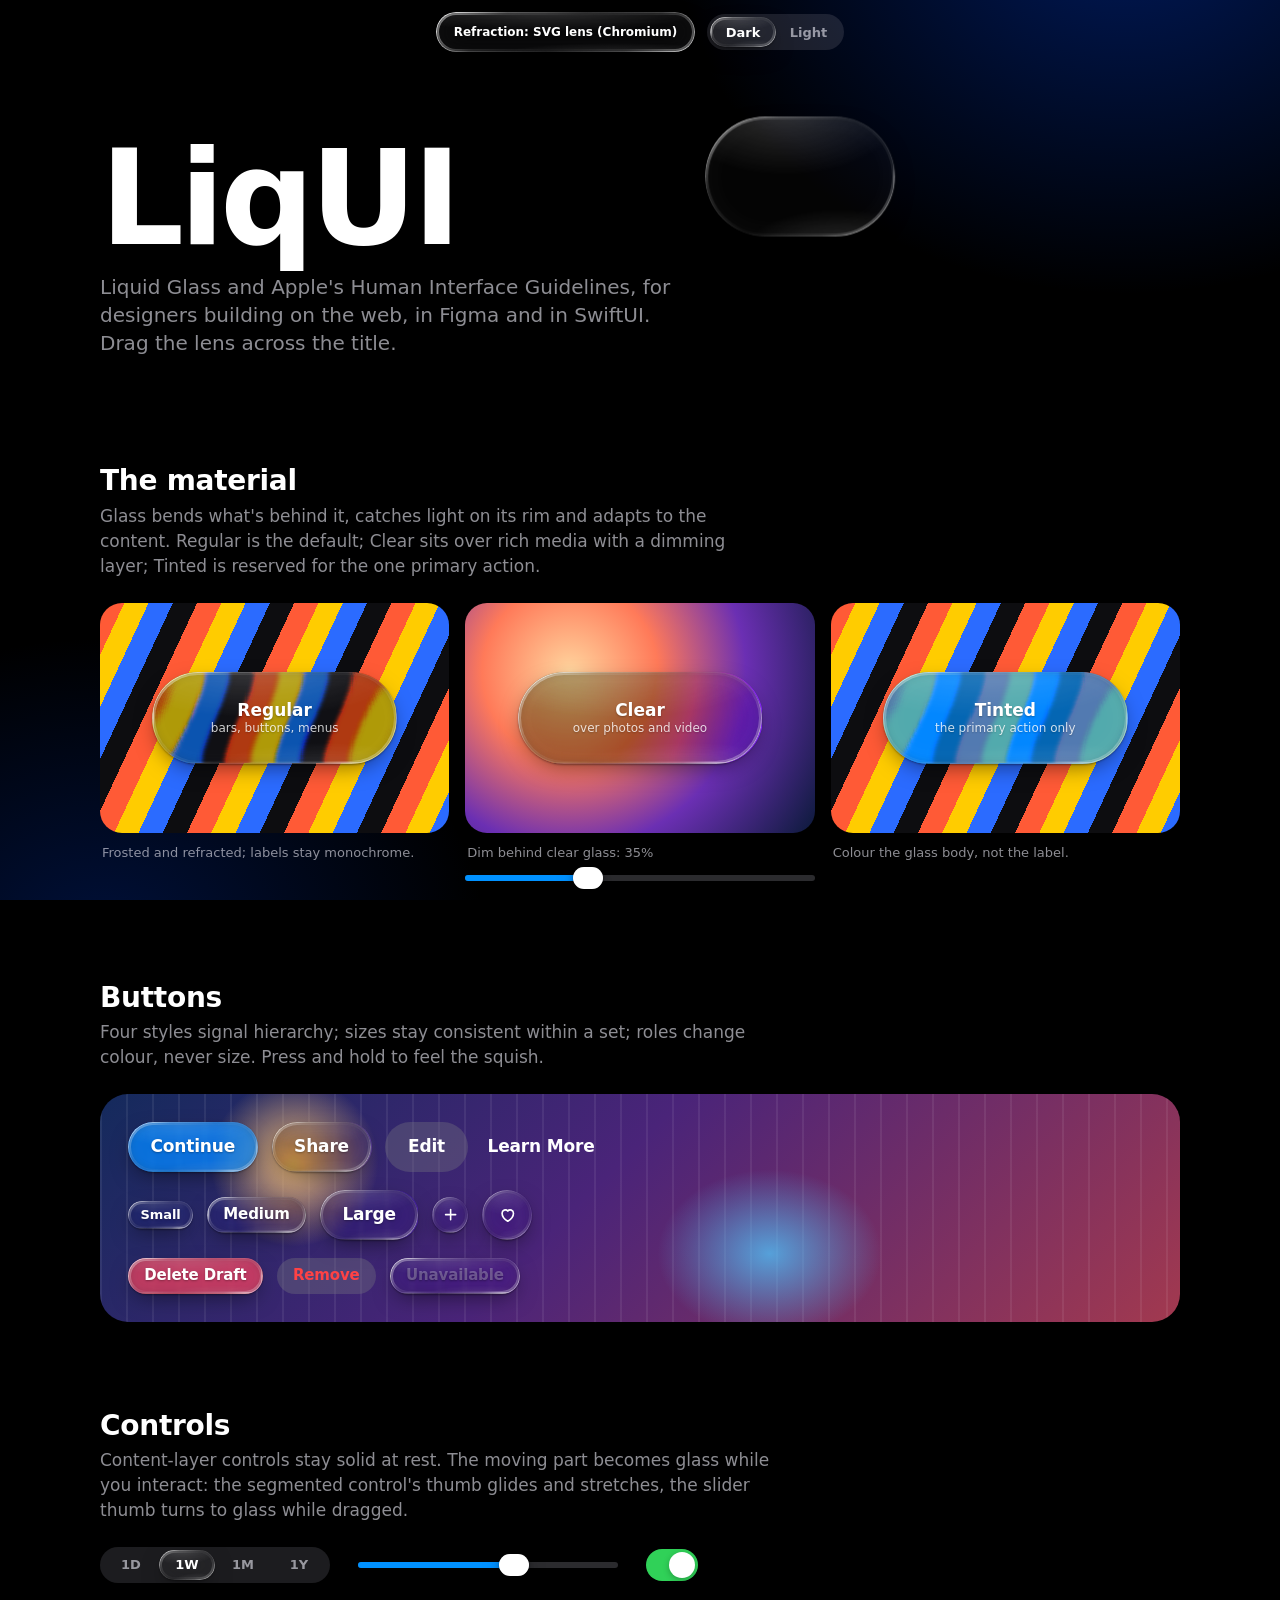
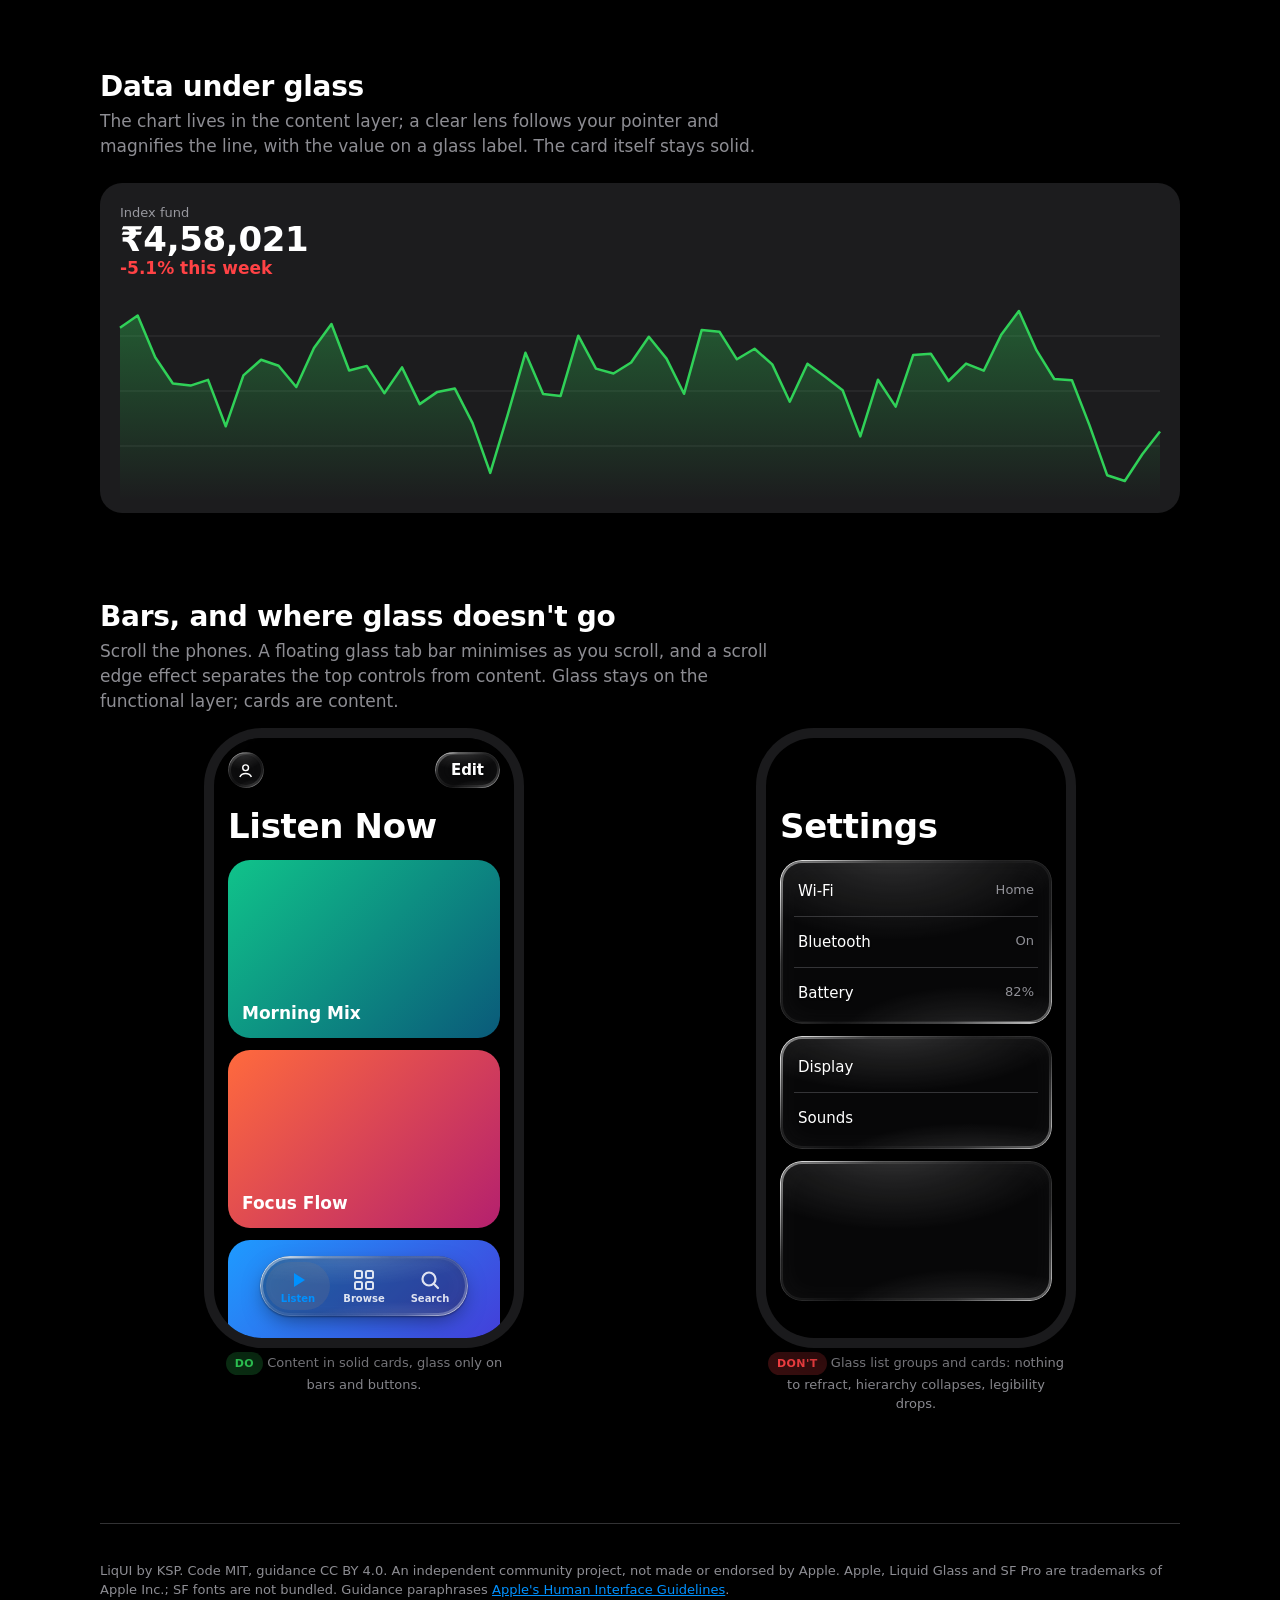
==== demo/index.html @ 9d00ab43 "Initial release: LiqUI, Liquid Glass and Apple HIG skills for designers Four Claude Code skills cove" ====
<!doctype html>
<html lang="en">
<head>
<meta charset="utf-8">
<meta name="viewport" content="width=device-width, initial-scale=1">
<title>LiqUI Demo</title>
<meta name="description" content="Liquid Glass components built to Apple's Human Interface Guidelines, for the web.">
<link rel="stylesheet" href="../kit/liqui.css">
<style>
  body { margin: 0; background: var(--bg); color: var(--label); font: 400 var(--t-body)/1.47 var(--font); -webkit-font-smoothing: antialiased; }
  /* Content layer backdrop: near-black with two quiet blue glows (glass needs something to bend). */
  .stage { position: fixed; inset: 0; z-index: -1; background:
      radial-gradient(60vmax 50vmax at 88% -10%, rgb(0 47 167 / 0.55), transparent 60%),
      radial-gradient(50vmax 40vmax at 8% 105%, rgb(0 47 167 / 0.35), transparent 60%), var(--bg); }
  :root[data-theme="light"] .stage { background:
      radial-gradient(60vmax 50vmax at 88% -10%, rgb(0 136 255 / 0.22), transparent 60%),
      radial-gradient(50vmax 40vmax at 8% 105%, rgb(0 136 255 / 0.15), transparent 60%), var(--bg-2); }
  main { max-width: 1080px; margin: 0 auto; padding: 96px 16px 120px; }
  header.top { position: fixed; top: 12px; left: 0; right: 0; z-index: 20; display: flex; justify-content: center; padding: 0 16px; }
  h1 { font: 700 clamp(56px, 11vw, 132px)/0.95 var(--font-display); letter-spacing: -0.035em; margin: 0; }
  h2 { font: 700 var(--t-title1)/1.15 var(--font-display); letter-spacing: -0.01em; margin: 0 0 6px; }
  .lede { color: var(--label-2); max-width: 46ch; margin: 12px 0 0; font-size: var(--t-title3); line-height: 1.4; }
  section { margin-top: 88px; }
  .sub { color: var(--label-2); margin: 0 0 24px; max-width: 62ch; }
  .row { display: flex; flex-wrap: wrap; align-items: center; gap: 14px; }
  .grid3 { display: grid; grid-template-columns: repeat(auto-fit, minmax(250px, 1fr)); gap: 16px; }
  .note { font-size: var(--t-footnote); color: var(--label-2); }
  .pill { font: 600 var(--t-caption1)/1 var(--font); padding: 10px 14px; }
  .hero { position: relative; padding: 40px 0 20px; touch-action: none; overflow-x: clip; overflow-y: visible; }
  .lens { position: absolute; width: 190px; height: 120px; left: 46%; top: 10px; border-radius: 60px; cursor: grab; z-index: 3; transition: none; }
  .lens:active { cursor: grabbing; }
  /* Material bench: structured content under each glass panel. */
  .bench { position: relative; height: 230px; border-radius: var(--radius-lg); overflow: hidden; display: grid; place-items: center;
    background: repeating-linear-gradient(115deg, #ff5a36 0 22px, #ffcc00 22px 44px, #2b6bff 44px 66px, #0d0d10 66px 88px); }
  .bench.photo { background: radial-gradient(circle at 30% 30%, #ffd59e, #ff7a59 30%, #6b2fb3 60%, #0b1a3a); }
  .bench .lg { width: 70%; height: 92px; display: grid; place-items: center; font: 600 var(--t-headline)/1.2 var(--font); text-align: center; }
  .bench small { display: block; font-weight: 500; font-size: var(--t-caption1); opacity: 0.8; }
  .bench-label { margin: 10px 2px 0; }
  .tone { position: absolute; inset: 0; display: grid; place-items: center; font: 800 72px/1 var(--font-display); color: rgb(255 255 255 / 0.9); letter-spacing: -0.03em; }
  /* Chart */
  .chartcard { position: relative; padding: 20px 20px 12px; }
  .chartcard svg.chart { display: block; width: 100%; height: 220px; overflow: visible; }
  .scrub { position: absolute; width: 64px; height: 64px; border-radius: 50%; pointer-events: none; opacity: 0; transition: opacity 200ms; }
  .scrub-label { position: absolute; padding: 8px 12px; font: 600 var(--t-footnote)/1 var(--font-rounded); pointer-events: none; opacity: 0; transition: opacity 200ms; white-space: nowrap; }
  .scrub, .scrub-label { top: 0; left: 0; }
  .chartcard.is-scrubbing .scrub, .chartcard.is-scrubbing .scrub-label { opacity: 1; }
  /* Imagery behind the button rows so the glass has something to bend. */
  .backdrop { padding: 28px; border-radius: var(--radius-xl); background:
      radial-gradient(120px 120px at 18% 30%, rgb(255 200 120 / 0.9), transparent 70%),
      radial-gradient(160px 120px at 62% 70%, rgb(80 200 255 / 0.75), transparent 70%),
      repeating-linear-gradient(90deg, rgb(255 255 255 / 0.07) 0 2px, transparent 2px 26px),
      linear-gradient(135deg, #142a5c, #4a2479 45%, #a2394f); }
  .backdrop .row + .row { margin-top: 18px; }
  .backdrop .btn--plain, .backdrop .btn--gray:not(.btn--destructive) { color: #fff; }
  .big { font: 700 var(--t-large-title)/1 var(--font-rounded); letter-spacing: -0.01em; }
  .up { color: var(--green); font-weight: 600; }
  /* Phone frames */
  .phones { display: grid; grid-template-columns: repeat(auto-fit, minmax(260px, 1fr)); gap: 24px; justify-items: center; }
  .phone { position: relative; width: 300px; height: 600px; border-radius: 48px; overflow: hidden; background: var(--bg);
    box-shadow: 0 0 0 10px #1a1a1c, 0 30px 60px -20px rgb(0 0 0 / 0.6); }
  :root[data-theme="light"] .phone { box-shadow: 0 0 0 10px #d9d9de, 0 30px 60px -20px rgb(0 0 0 / 0.25); }
  .phone .scroll { position: absolute; inset: 0; overflow-y: auto; padding: 0 14px 120px; scrollbar-width: none; }
  .phone .scroll::-webkit-scrollbar { display: none; }
  .phone h3 { font: 700 var(--t-large-title)/1.1 var(--font-display); margin: 70px 0 14px; letter-spacing: -0.01em; }
  .tile { height: 150px; border-radius: 22px; margin-bottom: 12px; padding: 14px; display: flex; align-items: flex-end; color: #fff; font: 600 var(--t-headline)/1.2 var(--font); }
  .tile:nth-child(3n+1) { background: linear-gradient(135deg, #ff6a3d, #b4206e); }
  .tile:nth-child(3n+2) { background: linear-gradient(135deg, #1e9bff, #4b2bd1); }
  .tile:nth-child(3n) { background: linear-gradient(135deg, #10c38a, #0a5a7a); }
  .row-item { display: flex; justify-content: space-between; padding: 14px 4px; border-bottom: 0.5px solid var(--separator); font-size: var(--t-subhead); }
  .phone .tabbar { position: absolute; left: 50%; bottom: 22px; transform: translateX(-50%); transition: transform 450ms var(--spring); }
  .phone .tabbar.is-min { transform: translateX(-50%) scale(0.86); }
  .phone .tabbar.is-min button span { display: none; }
  .phone .topbar { position: absolute; top: 14px; left: 14px; right: 14px; display: flex; justify-content: space-between; z-index: 6; }
  .badge { display: inline-block; font: 700 var(--t-caption2)/1 var(--font); letter-spacing: 0.04em; text-transform: uppercase; padding: 6px 9px; border-radius: 999px; }
  .badge.do { background: color-mix(in srgb, var(--green) 22%, transparent); color: var(--green); }
  .badge.dont { background: color-mix(in srgb, var(--red) 22%, transparent); color: var(--red); }
  .caption { text-align: center; margin-top: 14px; max-width: 300px; }
  footer { margin-top: 96px; padding-top: 24px; border-top: 0.5px solid var(--separator); font-size: var(--t-footnote); color: var(--label-2); }
  footer a { color: var(--accent); }
  @media (max-width: 520px) { .lens { width: 140px; height: 90px; } }
</style>
</head>
<body>
<div class="stage" aria-hidden="true"></div>

<header class="top">
  <nav class="toolbar" aria-label="Demo controls">
    <div class="toolbar__group" data-glass="regular">
      <span class="pill" id="engine">Checking renderer…</span>
    </div>
    <div>
      <div class="seg" id="theme" role="group" aria-label="Appearance">
        <button aria-pressed="true" data-v="dark">Dark</button>
        <button aria-pressed="false" data-v="light">Light</button>
        <span class="seg__thumb" data-glass="clear"></span>
      </div>
    </div>
  </nav>
</header>

<main>
  <div class="hero" id="hero">
    <h1>LiqUI</h1>
    <p class="lede">Liquid Glass and Apple's Human Interface Guidelines, for designers building on the web, in Figma and in SwiftUI. Drag the lens across the title.</p>
    <div class="lens" id="lens" data-glass="clear" role="img" aria-label="Draggable glass lens"></div>
  </div>

  <section aria-labelledby="mat">
    <h2 id="mat">The material</h2>
    <p class="sub">Glass bends what's behind it, catches light on its rim and adapts to the content. Regular is the default; Clear sits over rich media with a dimming layer; Tinted is reserved for the one primary action.</p>
    <div class="grid3">
      <div><div class="bench"><div data-glass="regular"><span>Regular<small>bars, buttons, menus</small></span></div></div><p class="bench-label note">Frosted and refracted; labels stay monochrome.</p></div>
      <div><div class="bench photo"><div id="clearPanel" data-glass="clear"><span>Clear<small>over photos and video</small></span></div></div><p class="bench-label note">Dim behind clear glass: <span id="dimVal">35%</span></p>
        <div class="slider" id="dimSlider" style="--p:35%"><div class="slider__track"><div class="slider__fill"></div></div><div class="slider__thumb" data-glass="clear"><span class="slider__cap"></span></div></div></div>
      <div><div class="bench"><div data-glass="tinted"><span>Tinted<small>the primary action only</small></span></div></div><p class="bench-label note">Colour the glass body, not the label.</p></div>
    </div>
  </section>

  <section aria-labelledby="btn">
    <h2 id="btn">Buttons</h2>
    <p class="sub">Four styles signal hierarchy; sizes stay consistent within a set; roles change colour, never size. Press and hold to feel the squish.</p>
    <div class="backdrop">
    <div class="row">
      <button class="btn btn--tinted btn--lg" data-glass="tinted" data-interactive>Continue</button>
      <button class="btn btn--glass btn--lg" data-glass="regular" data-interactive>Share</button>
      <button class="btn btn--gray btn--lg">Edit</button>
      <button class="btn btn--plain btn--lg">Learn More</button>
    </div>
    <div class="row">
      <button class="btn btn--glass btn--sm" data-glass="regular" data-interactive>Small</button>
      <button class="btn btn--glass" data-glass="regular" data-interactive>Medium</button>
      <button class="btn btn--glass btn--lg" data-glass="regular" data-interactive>Large</button>
      <button class="btn btn--glass btn--icon" data-glass="regular" data-interactive aria-label="Add"><svg viewBox="0 0 24 24" fill="none" stroke="currentColor" stroke-width="2.2" stroke-linecap="round"><path d="M12 5v14M5 12h14"/></svg></button>
      <button class="btn btn--glass btn--icon btn--lg" data-glass="regular" data-interactive aria-label="Favorite" aria-pressed="false" id="fav"><svg viewBox="0 0 24 24" fill="none" stroke="currentColor" stroke-width="2" stroke-linejoin="round"><path d="M12 20s-7-4.4-7-10a4 4 0 0 1 7-2.6A4 4 0 0 1 19 10c0 5.6-7 10-7 10z"/></svg></button>
    </div>
    <div class="row">
      <button class="btn btn--tinted btn--destructive" data-glass="tinted" data-interactive>Delete Draft</button>
      <button class="btn btn--gray btn--destructive">Remove</button>
      <button class="btn btn--glass" data-glass="regular" disabled>Unavailable</button>
    </div>
    </div>
  </section>

  <section aria-labelledby="ctl">
    <h2 id="ctl">Controls</h2>
    <p class="sub">Content-layer controls stay solid at rest. The moving part becomes glass while you interact: the segmented control's thumb glides and stretches, the slider thumb turns to glass while dragged.</p>
    <div class="row" style="gap:28px">
      <div class="seg" id="period" role="group" aria-label="Chart period">
        <button aria-pressed="false" data-v="1D">1D</button><button aria-pressed="true" data-v="1W">1W</button><button aria-pressed="false" data-v="1M">1M</button><button aria-pressed="false" data-v="1Y">1Y</button>
        <span class="seg__thumb" data-glass="clear"></span>
      </div>
      <div style="width:260px"><div class="slider" id="vol" style="--p:60%"><div class="slider__track"><div class="slider__fill"></div></div><div class="slider__thumb" data-glass="clear"><span class="slider__cap"></span></div></div></div>
      <button class="toggle" role="switch" aria-checked="true" aria-label="Notifications" id="tg"><span class="toggle__knob"></span></button>
    </div>
  </section>

  <section aria-labelledby="dat">
    <h2 id="dat">Data under glass</h2>
    <p class="sub">The chart lives in the content layer; a clear lens follows your pointer and magnifies the line, with the value on a glass label. The card itself stays solid.</p>
    <div class="card chartcard" id="chart">
      <div class="row" style="justify-content:space-between"><div><div class="note">Index fund</div><div class="big" id="price">₹4,58,021</div><div class="up" id="chg">+2.4% this week</div></div></div>
      <svg class="chart" viewBox="0 0 600 220" preserveAspectRatio="none" aria-label="Line chart of the index fund over the selected period" role="img">
        <defs><linearGradient id="area" x1="0" x2="0" y1="0" y2="1"><stop offset="0" stop-color="var(--green)" stop-opacity=".35"/><stop offset="1" stop-color="var(--green)" stop-opacity="0"/></linearGradient></defs>
        <g stroke="var(--separator)" stroke-width="0.5"><line x1="0" x2="600" y1="55" y2="55"/><line x1="0" x2="600" y1="110" y2="110"/><line x1="0" x2="600" y1="165" y2="165"/></g>
        <path id="areaPath" fill="url(#area)"/><path id="linePath" fill="none" stroke="var(--green)" stroke-width="2.5" stroke-linejoin="round" vector-effect="non-scaling-stroke"/>
      </svg>
      <div class="scrub" id="scrub" data-glass="clear"></div>
      <div class="scrub-label" id="scrubLabel" data-glass="regular">—</div>
    </div>
  </section>

  <section aria-labelledby="bars">
    <h2 id="bars">Bars, and where glass doesn't go</h2>
    <p class="sub">Scroll the phones. A floating glass tab bar minimises as you scroll, and a scroll edge effect separates the top controls from content. Glass stays on the functional layer; cards are content.</p>
    <div class="phones">
      <div>
        <div class="phone"><div class="scroll" id="feed"><div class="scroll-edge"></div><h3>Listen Now</h3>
          <div class="tile">Morning Mix</div><div class="tile">Focus Flow</div><div class="tile">Evening Calm</div><div class="tile">Road Trip</div><div class="tile">Deep Work</div><div class="tile">Weekend</div></div>
          <div class="topbar"><button class="btn btn--glass btn--icon" data-glass="regular" data-interactive aria-label="Profile"><svg viewBox="0 0 24 24" fill="none" stroke="currentColor" stroke-width="2"><circle cx="12" cy="8" r="4"/><path d="M4 21c1.5-4 5-5 8-5s6.5 1 8 5"/></svg></button><button class="btn btn--glass" data-glass="regular" data-interactive>Edit</button></div>
          <nav class="tabbar" id="tabbar" data-glass="regular" aria-label="Sections" role="tablist">
            <span class="tabbar__sel" id="tabsel"></span>
            <button role="tab" aria-selected="true"><svg viewBox="0 0 24 24" fill="currentColor"><path d="M8 5v14l11-7z"/></svg><span>Listen</span></button>
            <button role="tab" aria-selected="false"><svg viewBox="0 0 24 24" fill="none" stroke="currentColor" stroke-width="2"><rect x="3" y="3" width="7" height="7" rx="1.5"/><rect x="14" y="3" width="7" height="7" rx="1.5"/><rect x="3" y="14" width="7" height="7" rx="1.5"/><rect x="14" y="14" width="7" height="7" rx="1.5"/></svg><span>Browse</span></button>
            <button role="tab" aria-selected="false"><svg viewBox="0 0 24 24" fill="none" stroke="currentColor" stroke-width="2.2" stroke-linecap="round"><circle cx="11" cy="11" r="6.5"/><path d="m20 20-4.2-4.2"/></svg><span>Search</span></button>
          </nav>
        </div>
        <p class="caption note"><span class="badge do">Do</span> Content in solid cards, glass only on bars and buttons.</p>
      </div>
      <div>
        <div class="phone"><div class="scroll"><h3>Settings</h3>
          <div class="lg-bad" data-glass="regular" style="border-radius:22px;padding:6px 14px;margin-bottom:12px"><div class="row-item"><span>Wi-Fi</span><span class="note">Home</span></div><div class="row-item"><span>Bluetooth</span><span class="note">On</span></div><div class="row-item" style="border:0"><span>Battery</span><span class="note">82%</span></div></div>
          <div data-glass="regular" style="border-radius:22px;padding:6px 14px;margin-bottom:12px"><div class="row-item"><span>Display</span></div><div class="row-item" style="border:0"><span>Sounds</span></div></div>
          <div data-glass="regular" style="border-radius:22px;height:140px"></div></div></div>
        <p class="caption note"><span class="badge dont">Don't</span> Glass list groups and cards: nothing to refract, hierarchy collapses, legibility drops.</p>
      </div>
    </div>
  </section>

  <footer>
    <p>LiqUI by KSP. Code MIT, guidance CC BY 4.0. An independent community project, not made or endorsed by Apple. Apple, Liquid Glass and SF Pro are trademarks of Apple Inc.; SF fonts are not bundled. Guidance paraphrases <a href="https://developer.apple.com/design/human-interface-guidelines/">Apple's Human Interface Guidelines</a>.</p>
  </footer>
</main>

<script type="module">
import { glass, autoGlass, supportsRefraction, spring, liquidStretch } from "../kit/liqui-glass.js";

const $ = (s, r = document) => r.querySelector(s);
const $$ = (s, r = document) => [...r.querySelectorAll(s)];
autoGlass();
$("#engine").textContent = supportsRefraction() ? "Refraction: SVG lens (Chromium)" : "Frosted fallback (Safari / Firefox)";

/* Segmented controls with a liquid glass thumb */
function segmented(root, onChange) {
  const thumb = $(".seg__thumb", root);
  const btns = $$("button", root);
  let x = 0, w = 0, cancel = () => {};
  const place = (i, animate) => {
    const b = btns[i], tx = b.offsetLeft, tw = b.offsetWidth;
    btns.forEach((o, j) => o.setAttribute("aria-pressed", String(j === i)));
    thumb.style.width = `${tw}px`;
    if (!animate) { x = tx; thumb.style.transform = `translateX(${x}px)`; return; }
    cancel();
    cancel = spring(x, tx, (v, vel) => {
      x = v;
      const { sx, sy } = liquidStretch(vel);
      thumb.style.transform = `translateX(${v}px) scale(${sx}, ${sy})`;
    }, { response: 0.42, damping: 0.86 });
  };
  btns.forEach((b, i) => b.addEventListener("click", () => { place(i, true); onChange?.(b.dataset.v); }));
  const init = () => place(Math.max(0, btns.findIndex((b) => b.getAttribute("aria-pressed") === "true")), false);
  requestAnimationFrame(init);
  addEventListener("resize", init);
}
segmented($("#theme"), (v) => { document.documentElement.dataset.theme = v; });
segmented($("#period"), (v) => drawChart(v, true));

/* Draggable hero lens: 1:1 tracking, release with velocity into a spring */
(() => {
  const lens = $("#lens"), hero = $("#hero");
  let dragging = false, ox = 0, oy = 0, px = 0, py = 0, lx = 0, ly = 0, vx = 0, lastT = 0;
  const set = (x, y, sx = 1, sy = 1) => { px = x; py = y; lens.style.transform = `translate(${x}px, ${y}px) scale(${sx}, ${sy})`; };
  lens.addEventListener("pointerdown", (e) => { dragging = true; lens.setPointerCapture(e.pointerId); ox = e.clientX - px; oy = e.clientY - py; lx = e.clientX; lastT = e.timeStamp; });
  lens.addEventListener("pointermove", (e) => {
    if (!dragging) return;
    const dt = Math.max(1, e.timeStamp - lastT); vx = ((e.clientX - lx) / dt) * 1000; lx = e.clientX; lastT = e.timeStamp;
    const { sx, sy } = liquidStretch(vx);
    set(e.clientX - ox, e.clientY - oy, sx, sy);
  });
  lens.addEventListener("pointerup", () => { dragging = false; const sx0 = 1 + Math.min(0.35, Math.abs(vx) * 0.0009); spring(sx0, 1, (s) => set(px, py, s, 2 - s), { response: 0.4, damping: 0.7 }); });
  // Gentle idle drift so the refraction is visible before anyone touches it.
  let t0 = performance.now();
  const drift = (t) => { if (!dragging && !hero.dataset.touched) set(Math.sin((t - t0) / 1600) * 120, Math.cos((t - t0) / 2100) * 16); if (!hero.dataset.touched) requestAnimationFrame(drift); };
  if (!matchMedia("(prefers-reduced-motion: reduce)").matches) requestAnimationFrame(drift);
  lens.addEventListener("pointerdown", () => { hero.dataset.touched = "1"; }, { once: true });
})();

/* Sliders whose thumb turns to glass while dragged */
function slider(root, onInput) {
  const set = (clientX) => {
    const r = root.getBoundingClientRect();
    const p = Math.max(0, Math.min(1, (clientX - r.left) / r.width));
    root.style.setProperty("--p", `${p * 100}%`);
    root.setAttribute("aria-valuenow", String(Math.round(p * 100)));
    onInput?.(p);
  };
  root.setAttribute("role", "slider"); root.setAttribute("tabindex", "0");
  root.setAttribute("aria-valuemin", "0"); root.setAttribute("aria-valuemax", "100");
  root.addEventListener("pointerdown", (e) => { root.setPointerCapture(e.pointerId); root.classList.add("is-dragging"); set(e.clientX); });
  root.addEventListener("pointermove", (e) => { if (root.classList.contains("is-dragging")) set(e.clientX); });
  root.addEventListener("pointerup", () => root.classList.remove("is-dragging"));
  root.addEventListener("keydown", (e) => {
    const cur = parseFloat(getComputedStyle(root).getPropertyValue("--p")) || 0;
    const step = e.key === "ArrowRight" ? 5 : e.key === "ArrowLeft" ? -5 : 0;
    if (!step) return; e.preventDefault();
    const p = Math.max(0, Math.min(100, cur + step)) / 100;
    root.style.setProperty("--p", `${p * 100}%`); root.setAttribute("aria-valuenow", String(Math.round(p * 100))); onInput?.(p);
  });
}
const clearPanel = $("#clearPanel");
slider($("#dimSlider"), (p) => { clearPanel.__lg?.update({ dim: p }); $("#dimVal").textContent = `${Math.round(p * 100)}%`; });
clearPanel.__lg?.update({ dim: 0.35 });
slider($("#vol"));

/* Toggle + favourite */
$("#tg").addEventListener("click", (e) => { const b = e.currentTarget; b.setAttribute("aria-checked", String(b.getAttribute("aria-checked") !== "true")); });
$("#fav").addEventListener("click", (e) => { const b = e.currentTarget; const on = b.getAttribute("aria-pressed") !== "true"; b.setAttribute("aria-pressed", String(on)); b.querySelector("path").setAttribute("fill", on ? "var(--pink)" : "none"); b.style.color = on ? "var(--pink)" : ""; });

/* Chart with a scrubbing clear lens */
const series = {};
const seed = (n, s) => { let v = 100, out = []; for (let i = 0; i < n; i++) { s = (s * 9301 + 49297) % 233280; v += (s / 233280 - 0.46) * 6; out.push(v); } return out; };
Object.assign(series, { "1D": seed(48, 3), "1W": seed(60, 7), "1M": seed(80, 11), "1Y": seed(120, 19) });
let pts = [];
function drawChart(period = "1W") {
  const d = series[period], min = Math.min(...d), max = Math.max(...d);
  pts = d.map((v, i) => [(i / (d.length - 1)) * 600, 200 - ((v - min) / (max - min)) * 170]);
  const line = pts.map((p, i) => `${i ? "L" : "M"}${p[0].toFixed(1)},${p[1].toFixed(1)}`).join("");
  $("#linePath").setAttribute("d", line);
  $("#areaPath").setAttribute("d", `${line}L600,220L0,220Z`);
  const last = d[d.length - 1], first = d[0], pct = ((last - first) / first) * 100;
  $("#chg").textContent = `${pct >= 0 ? "+" : ""}${pct.toFixed(1)}% this ${({ "1D": "day", "1W": "week", "1M": "month", "1Y": "year" })[period]}`;
  $("#chg").style.color = pct >= 0 ? "var(--green)" : "var(--red)";
}
drawChart("1W");
(() => {
  const card = $("#chart"), svg = $("svg.chart", card), lens = $("#scrub"), label = $("#scrubLabel");
  const fmt = new Intl.NumberFormat("en-IN", { style: "currency", currency: "INR", maximumFractionDigits: 0 });
  const move = (e) => {
    const r = svg.getBoundingClientRect(), cr = card.getBoundingClientRect();
    const fx = Math.max(0, Math.min(1, (e.clientX - r.left) / r.width));
    const i = Math.round(fx * (pts.length - 1)), [px, py] = pts[i];
    const x = r.left - cr.left + (px / 600) * r.width, y = r.top - cr.top + (py / 220) * r.height;
    lens.style.transform = `translate(${x - 32}px, ${y - 32}px)`;
    label.style.transform = `translate(${Math.min(cr.width - 120, Math.max(0, x - 50))}px, ${Math.max(0, y - 76)}px)`;
    label.lastChild.textContent = fmt.format(458021 * (0.9 + (220 - py) / 1100));
    card.classList.add("is-scrubbing");
  };
  svg.addEventListener("pointermove", move);
  svg.addEventListener("pointerdown", move);
  svg.addEventListener("pointerleave", () => card.classList.remove("is-scrubbing"));
})();

/* Tab bar: selection indicator + minimise on scroll */
(() => {
  const bar = $("#tabbar"), sel = $("#tabsel"), tabs = $$("button", bar), feed = $("#feed");
  const place = () => { const b = tabs.find((t) => t.getAttribute("aria-selected") === "true"); sel.style.left = `${b.offsetLeft}px`; sel.style.width = `${b.offsetWidth}px`; };
  tabs.forEach((t) => t.addEventListener("click", () => { tabs.forEach((o) => o.setAttribute("aria-selected", String(o === t))); place(); }));
  requestAnimationFrame(place);
  let last = 0;
  feed.addEventListener("scroll", () => { const y = feed.scrollTop; bar.classList.toggle("is-min", y > 40 && y > last); last = y; }, { passive: true });
})();
</script>
</body>
</html>
---- kit/liqui.css ----
/*!
 * LiqUI kit — MIT License, (c) 2026 KSP.
 * Tokens follow the system colour values Apple publishes in the HIG (reference only; Apple
 * notes they can change between releases). Not affiliated with Apple.
 */

/* ---------- Tokens ---------- */
:root {
  color-scheme: dark;
  --font: -apple-system, BlinkMacSystemFont, "SF Pro Text", "Inter", system-ui, "Segoe UI", Roboto, sans-serif;
  --font-display: -apple-system, BlinkMacSystemFont, "SF Pro Display", "Inter", system-ui, sans-serif;
  --font-rounded: ui-rounded, "SF Pro Rounded", -apple-system, system-ui, sans-serif;

  /* System colours, dark appearance (HIG reference values) */
  --red: rgb(255 66 69); --orange: rgb(255 146 48); --yellow: rgb(255 214 0);
  --green: rgb(48 209 88); --mint: rgb(0 218 195); --teal: rgb(0 210 224);
  --cyan: rgb(60 211 254); --blue: rgb(0 145 255); --indigo: rgb(109 124 255);
  --purple: rgb(219 52 242); --pink: rgb(255 55 95); --brown: rgb(183 138 102);
  --gray: rgb(142 142 147); --gray2: rgb(99 99 102); --gray3: rgb(72 72 74);
  --gray4: rgb(58 58 60); --gray5: rgb(44 44 46); --gray6: rgb(28 28 30);

  /* Semantic */
  --accent: var(--blue);
  --bg: #000;               /* system background, dark base */
  --bg-2: rgb(28 28 30);    /* secondary */
  --bg-3: rgb(44 44 46);    /* tertiary */
  --bg-elevated: rgb(28 28 30);
  --label: #fff;
  --label-2: rgb(235 235 245 / 0.6);
  --label-3: rgb(235 235 245 / 0.3);
  --label-4: rgb(235 235 245 / 0.18);
  --separator: rgb(84 84 88 / 0.6);
  --fill: rgb(120 120 128 / 0.36);
  --fill-2: rgb(120 120 128 / 0.32);
  --fill-3: rgb(118 118 128 / 0.24);

  /* Glass. Regular darkens a little in dark mode (luminosity adjustment) so white labels hold
     contrast over bright content; Clear barely tints. */
  --lg-tint-regular: rgb(22 22 26 / 0.34);
  --lg-tint-clear: rgb(255 255 255 / 0.015);
  --lg-tint-color: var(--accent);
  --lg-label: #fff;
  --lg-frost-fallback: 14px;
  --lg-solid: rgb(44 44 46);          /* Reduce Transparency */
  --lg-border-contrast: rgb(255 255 255 / 0.7); /* Increase Contrast */

  /* Type: iOS Large (default) Dynamic Type, in rem at 16px root ≈ points */
  --t-large-title: 2.125rem; --lh-large-title: 2.5625rem;
  --t-title1: 1.75rem; --t-title2: 1.375rem; --t-title3: 1.25rem;
  --t-headline: 1.0625rem; --t-body: 1.0625rem; --t-callout: 1rem;
  --t-subhead: 0.9375rem; --t-footnote: 0.8125rem; --t-caption1: 0.75rem; --t-caption2: 0.6875rem;

  /* Space and shape */
  --space: 8px;
  --radius-sm: 10px; --radius-md: 14px; --radius-lg: 22px; --radius-xl: 28px;
  --target: 44px;
  --spring: cubic-bezier(0.34, 1.56, 0.64, 1);   /* release overshoot for press */
  --ease: cubic-bezier(0.25, 0.1, 0.25, 1);
}

:root[data-theme="light"] {
  color-scheme: light;
  --red: rgb(255 56 60); --orange: rgb(255 141 40); --yellow: rgb(255 204 0);
  --green: rgb(52 199 89); --mint: rgb(0 200 179); --teal: rgb(0 195 208);
  --cyan: rgb(0 192 232); --blue: rgb(0 136 255); --indigo: rgb(97 85 245);
  --purple: rgb(203 48 224); --pink: rgb(255 45 85); --brown: rgb(172 127 94);
  --gray2: rgb(174 174 178); --gray3: rgb(199 199 204); --gray4: rgb(209 209 214);
  --gray5: rgb(229 229 234); --gray6: rgb(242 242 247);
  --bg: #fff; --bg-2: rgb(242 242 247); --bg-3: #fff; --bg-elevated: #fff;
  --label: #000; --label-2: rgb(60 60 67 / 0.6); --label-3: rgb(60 60 67 / 0.3); --label-4: rgb(60 60 67 / 0.18);
  --separator: rgb(60 60 67 / 0.29);
  --fill: rgb(120 120 128 / 0.2); --fill-2: rgb(120 120 128 / 0.16); --fill-3: rgb(118 118 128 / 0.12);
  --lg-tint-regular: rgb(250 250 252 / 0.5);
  --lg-tint-clear: rgb(255 255 255 / 0.06);
  --lg-label: #000;
  --lg-solid: rgb(242 242 247);
  --lg-border-contrast: rgb(0 0 0 / 0.6);
}

@media (prefers-contrast: more) {
  :root { --label-2: rgb(235 235 245 / 0.8); --separator: rgb(255 255 255 / 0.5); }
  :root[data-theme="light"] { --label-2: rgb(60 60 67 / 0.85); --separator: rgb(0 0 0 / 0.5); }
}

/* ---------- Glass layer stack ---------- */
.lg {
  position: relative;
  color: var(--lg-label);
  border-radius: var(--lg-radius, 999px);
  /* No opacity, filter, mask or will-change on .lg or its ancestors: in Chromium any of them
     silently disables the SVG refraction inside backdrop-filter (verified for will-change). */
  transition: transform 420ms var(--spring);
}
.lg > :where(:not(.lg-layer):not(.lg-defs)) { position: relative; z-index: 2; }
/* A whisper of shadow keeps labels readable over the brightest frame passing beneath. */
.lg { text-shadow: 0 1px 2px rgb(0 0 0 / 0.28); }
:root[data-theme="light"] .lg:not(.lg--tinted) { text-shadow: 0 1px 1px rgb(255 255 255 / 0.5); }
.lg-defs { position: absolute; width: 0; height: 0; overflow: hidden; }
.lg-layer { position: absolute; inset: 0; border-radius: inherit; pointer-events: none; }

.lg-shadow {
  box-shadow: 0 8px 22px -6px rgb(0 0 0 / 0.5), 0 1px 2px rgb(0 0 0 / 0.35);
  transition: box-shadow 300ms var(--ease);
}
.lg-backdrop { overflow: hidden; }
.lg--frosted .lg-backdrop {
  -webkit-backdrop-filter: blur(var(--lg-frost-fallback)) saturate(1.7) brightness(1.08);
  backdrop-filter: blur(var(--lg-frost-fallback)) saturate(1.7) brightness(1.08);
}
.lg--frosted.lg--clear .lg-backdrop {
  -webkit-backdrop-filter: blur(3px) saturate(1.5) brightness(1.1);
  backdrop-filter: blur(3px) saturate(1.5) brightness(1.1);
}
.lg-dim { background: rgb(0 0 0 / calc(var(--lg-dim, 0) * 1)); }
.lg-tint { background: var(--lg-tint-regular); }
.lg--clear .lg-tint { background: var(--lg-tint-clear); }
.lg--tinted .lg-tint { background: color-mix(in srgb, var(--lg-tint-color) 68%, transparent); }
.lg--tinted { --lg-label: #fff; }
/* Clear glass lives over media with a dimming layer, so its label stays light in both themes. */
.lg--clear { --lg-label: #fff; }
:root[data-theme="light"] .lg--clear { text-shadow: 0 1px 2px rgb(0 0 0 / 0.35); }
.lg-edge {
  box-shadow:
    inset 0 0 10px rgb(0 0 0 / 0.2),
    inset 0 0 28px rgb(255 255 255 / calc(0.05 * var(--lg-light, 1)));
}
.lg-caustic {
  background: radial-gradient(70% 50% at 70% 112%, rgb(255 255 255 / calc(0.16 * var(--lg-light, 1))), transparent 70%);
  mix-blend-mode: screen;
}
.lg-sheen {
  background: radial-gradient(62% 55% at 42% -6%, rgb(255 255 255 / calc(0.2 * var(--lg-light, 1))), transparent 100%);
  mix-blend-mode: screen;
  opacity: 0.8;
  transition: opacity 250ms var(--ease);
}
.lg-caustic { opacity: 0.85; transition: opacity 250ms var(--ease); }
/* Specular rim: a ring brightest at the lit corner and its opposite, not a uniform border. */
.lg-rim, .lg-rim-glow {
  padding: 1.4px;
  background: linear-gradient(var(--lg-angle, 135deg),
    rgb(255 255 255 / calc(0.95 * var(--lg-light, 1))) 0%,
    rgb(255 255 255 / calc(0.18 * var(--lg-light, 1))) 24%,
    rgb(255 255 255 / 0.04) 50%,
    rgb(255 255 255 / calc(0.14 * var(--lg-light, 1))) 76%,
    rgb(255 255 255 / calc(0.7 * var(--lg-light, 1))) 100%);
  -webkit-mask: linear-gradient(#000 0 0) content-box, linear-gradient(#000 0 0);
  -webkit-mask-composite: xor;
  mask: linear-gradient(#000 0 0) content-box exclude, linear-gradient(#000 0 0);
}
.lg-rim-glow { padding: 3px; filter: blur(2.5px); opacity: 0.7; }

/* Press: squish and flare (iOS "interactive" glass). */
.lg--interactive { cursor: pointer; touch-action: manipulation; }
.lg--interactive.is-pressed { transform: scale(1.06, 0.95); transition-duration: 120ms; transition-timing-function: var(--ease); }
.lg--interactive.is-pressed .lg-sheen,
.lg--interactive.is-pressed .lg-caustic { opacity: 1; }
.lg--interactive.is-pressed .lg-shadow { box-shadow: 0 14px 34px -8px rgb(0 0 0 / 0.55), 0 1px 2px rgb(0 0 0 / 0.35); }

/* Light theme: shadows and edge read softer. */
:root[data-theme="light"] .lg-shadow { box-shadow: 0 8px 24px -8px rgb(0 0 0 / 0.22), 0 1px 2px rgb(0 0 0 / 0.12); }
:root[data-theme="light"] .lg-edge { box-shadow: inset 0 0 10px rgb(0 0 0 / 0.06), inset 0 0 24px rgb(255 255 255 / 0.25); }

/* Accessibility settings */
@media (prefers-reduced-transparency: reduce) {
  .lg .lg-backdrop { -webkit-backdrop-filter: none !important; backdrop-filter: none !important; }
  .lg .lg-tint { background: var(--lg-solid); }
  .lg--tinted .lg-tint { background: var(--lg-tint-color); }
  .lg .lg-caustic, .lg .lg-sheen, .lg .lg-rim-glow { display: none; }
}
@media (prefers-contrast: more) {
  .lg .lg-tint { background: var(--lg-solid); }
  .lg--tinted .lg-tint { background: var(--lg-tint-color); }
  .lg .lg-rim { background: var(--lg-border-contrast); padding: 1.5px; }
}
@media (prefers-reduced-motion: reduce) {
  .lg, .lg--interactive.is-pressed { transition: none; transform: none; }
}

/* ---------- Scroll edge effect ---------- */
/* Place at the top (or bottom) of a scroll container that has floating glass over it. */
.scroll-edge {
  position: sticky; top: 0; height: 64px; margin-bottom: -64px; z-index: 5; pointer-events: none;
  -webkit-backdrop-filter: blur(10px); backdrop-filter: blur(10px);
  -webkit-mask: linear-gradient(#000 35%, transparent);
  mask: linear-gradient(#000 35%, transparent);
  background: linear-gradient(color-mix(in srgb, var(--bg) 55%, transparent), transparent);
}

/* ---------- Buttons ---------- */
.btn {
  --h: 36px;
  display: inline-flex; align-items: center; justify-content: center; gap: 6px;
  min-height: var(--h); padding: 0 calc(var(--h) * 0.45);
  font: 600 var(--t-subhead)/1 var(--font); letter-spacing: -0.01em;
  border: 0; border-radius: 999px; background: none; color: var(--accent);
  cursor: pointer; text-decoration: none; white-space: nowrap;
  -webkit-tap-highlight-color: transparent;
  position: relative;
}
.btn::after { /* keep a 44pt hit region even for small buttons */
  content: ""; position: absolute; inset: min(0px, calc((var(--h) - var(--target)) / 2)); border-radius: inherit;
}
.btn--sm { --h: 28px; font-size: var(--t-footnote); }
.btn--lg { --h: 50px; font-size: var(--t-body); }
.btn--glass { color: var(--lg-label); }
.btn--tinted { color: #fff; }
.btn--gray { background: var(--fill); color: var(--accent); transition: transform 300ms var(--spring), background 150ms; }
.btn--gray:active { transform: scale(0.97); background: var(--fill-2); transition-duration: 90ms; }
.btn--plain { padding: 0 6px; }
.btn--plain:active { opacity: 0.55; }
.btn--icon { padding: 0; width: var(--h); }
.btn--destructive { color: var(--red); }
.btn--tinted.btn--destructive { --lg-tint-color: var(--red); color: #fff; }
.btn:disabled, .btn[aria-disabled="true"] { color: var(--label-3); pointer-events: none; }
.btn:focus-visible { outline: 3px solid color-mix(in srgb, var(--accent) 70%, transparent); outline-offset: 3px; }
.btn svg { width: 1.15em; height: 1.15em; flex: none; }

/* ---------- Segmented control ---------- */
/* Track is a content-layer fill; only the moving thumb is glass (avoid glass on glass). */
.seg {
  position: relative; display: inline-grid; grid-auto-flow: column; grid-auto-columns: 1fr;
  padding: 3px; border-radius: 999px; background: var(--fill-3);
  font: 600 var(--t-footnote)/1 var(--font);
}
.seg button {
  position: relative; z-index: 3; min-height: 30px; min-width: 56px; padding: 0 14px;
  border: 0; border-radius: 999px; background: none; color: var(--label-2); font: inherit; cursor: pointer;
}
.seg button[aria-pressed="true"] { color: var(--label); }
/* The thumb sits above the labels so its lens magnifies the label it passes over. JS drives
   its transform with a spring, so no CSS transform transition here. */
.seg__thumb { position: absolute; top: 3px; bottom: 3px; left: 0; z-index: 4; border-radius: 999px; transform-origin: center; pointer-events: none; transition: none; }

/* ---------- Slider ---------- */
.slider { position: relative; height: 32px; display: flex; align-items: center; touch-action: none; cursor: pointer; }
.slider__track { position: absolute; left: 0; right: 0; height: 6px; border-radius: 3px; background: var(--fill); overflow: hidden; }
.slider__fill { height: 100%; width: var(--p, 50%); background: var(--accent); }
/* The thumb is glass underneath a solid cap; the cap fades while dragging so the thumb
   "turns to glass" only during interaction, as HIG describes for content-layer sliders. */
.slider__thumb {
  position: absolute; left: var(--p, 50%); width: 30px; height: 22px; margin-left: -15px; border-radius: 999px;
  transition: width 380ms var(--spring), height 380ms var(--spring), margin 380ms var(--spring);
}
.slider__thumb .slider__cap {
  position: absolute; inset: 0; z-index: 4; border-radius: inherit; background: #fff;
  box-shadow: 0 2px 8px rgb(0 0 0 / 0.3); transition: opacity 180ms var(--ease);
}
.slider.is-dragging .slider__thumb { width: 52px; height: 34px; margin-left: -26px; }
.slider.is-dragging .slider__cap { opacity: 0; }
@media (prefers-reduced-transparency: reduce) { .slider.is-dragging .slider__cap { opacity: 1; } }

/* ---------- Toggle ---------- */
.toggle { position: relative; width: 52px; height: 32px; border-radius: 999px; background: var(--fill); border: 0; cursor: pointer; transition: background 200ms; }
.toggle[aria-checked="true"] { background: var(--green); }
.toggle__knob { position: absolute; top: 3px; left: 3px; width: 26px; height: 26px; border-radius: 999px; background: #fff; box-shadow: 0 2px 6px rgb(0 0 0 / 0.25); transition: transform 350ms var(--spring), width 250ms var(--spring); }
.toggle[aria-checked="true"] .toggle__knob { transform: translateX(20px); }
.toggle:active .toggle__knob { width: 32px; }
.toggle[aria-checked="true"]:active .toggle__knob { transform: translateX(14px); }

/* ---------- Bars ---------- */
.tabbar {
  display: flex; gap: 2px; padding: 6px; border-radius: 999px;
  --lg-radius: 999px;
}
.tabbar button {
  position: relative; z-index: 3; display: grid; justify-items: center; gap: 2px;
  min-width: 64px; min-height: 48px; padding: 6px 10px; border: 0; border-radius: 999px;
  background: none; color: var(--lg-label); font: 600 10px/1 var(--font); cursor: pointer; opacity: 0.85;
}
.tabbar button[aria-selected="true"] { color: var(--accent); opacity: 1; }
.tabbar svg { width: 24px; height: 24px; }
.tabbar__sel { position: absolute; z-index: 2; top: 6px; bottom: 6px; border-radius: 999px; background: var(--fill-3); transition: left 450ms var(--spring), width 450ms var(--spring); }

.toolbar { display: flex; align-items: center; gap: 12px; }
.toolbar__group { display: flex; align-items: center; gap: 2px; padding: 4px; border-radius: 999px; --lg-radius: 999px; }
.toolbar__group .btn { color: var(--lg-label); }

/* ---------- Content-layer surfaces (never glass) ---------- */
.card { background: var(--bg-2); border-radius: var(--radius-lg); padding: 16px; }
.card--material { /* standard material: frosted, no refraction or specular rim */
  background: color-mix(in srgb, var(--bg-2) 62%, transparent);
  -webkit-backdrop-filter: blur(24px) saturate(1.4); backdrop-filter: blur(24px) saturate(1.4);
}
@media (prefers-reduced-transparency: reduce) { .card--material { background: var(--bg-2); backdrop-filter: none; -webkit-backdrop-filter: none; } }

.sr-only { position: absolute; width: 1px; height: 1px; overflow: hidden; clip: rect(0 0 0 0); white-space: nowrap; }
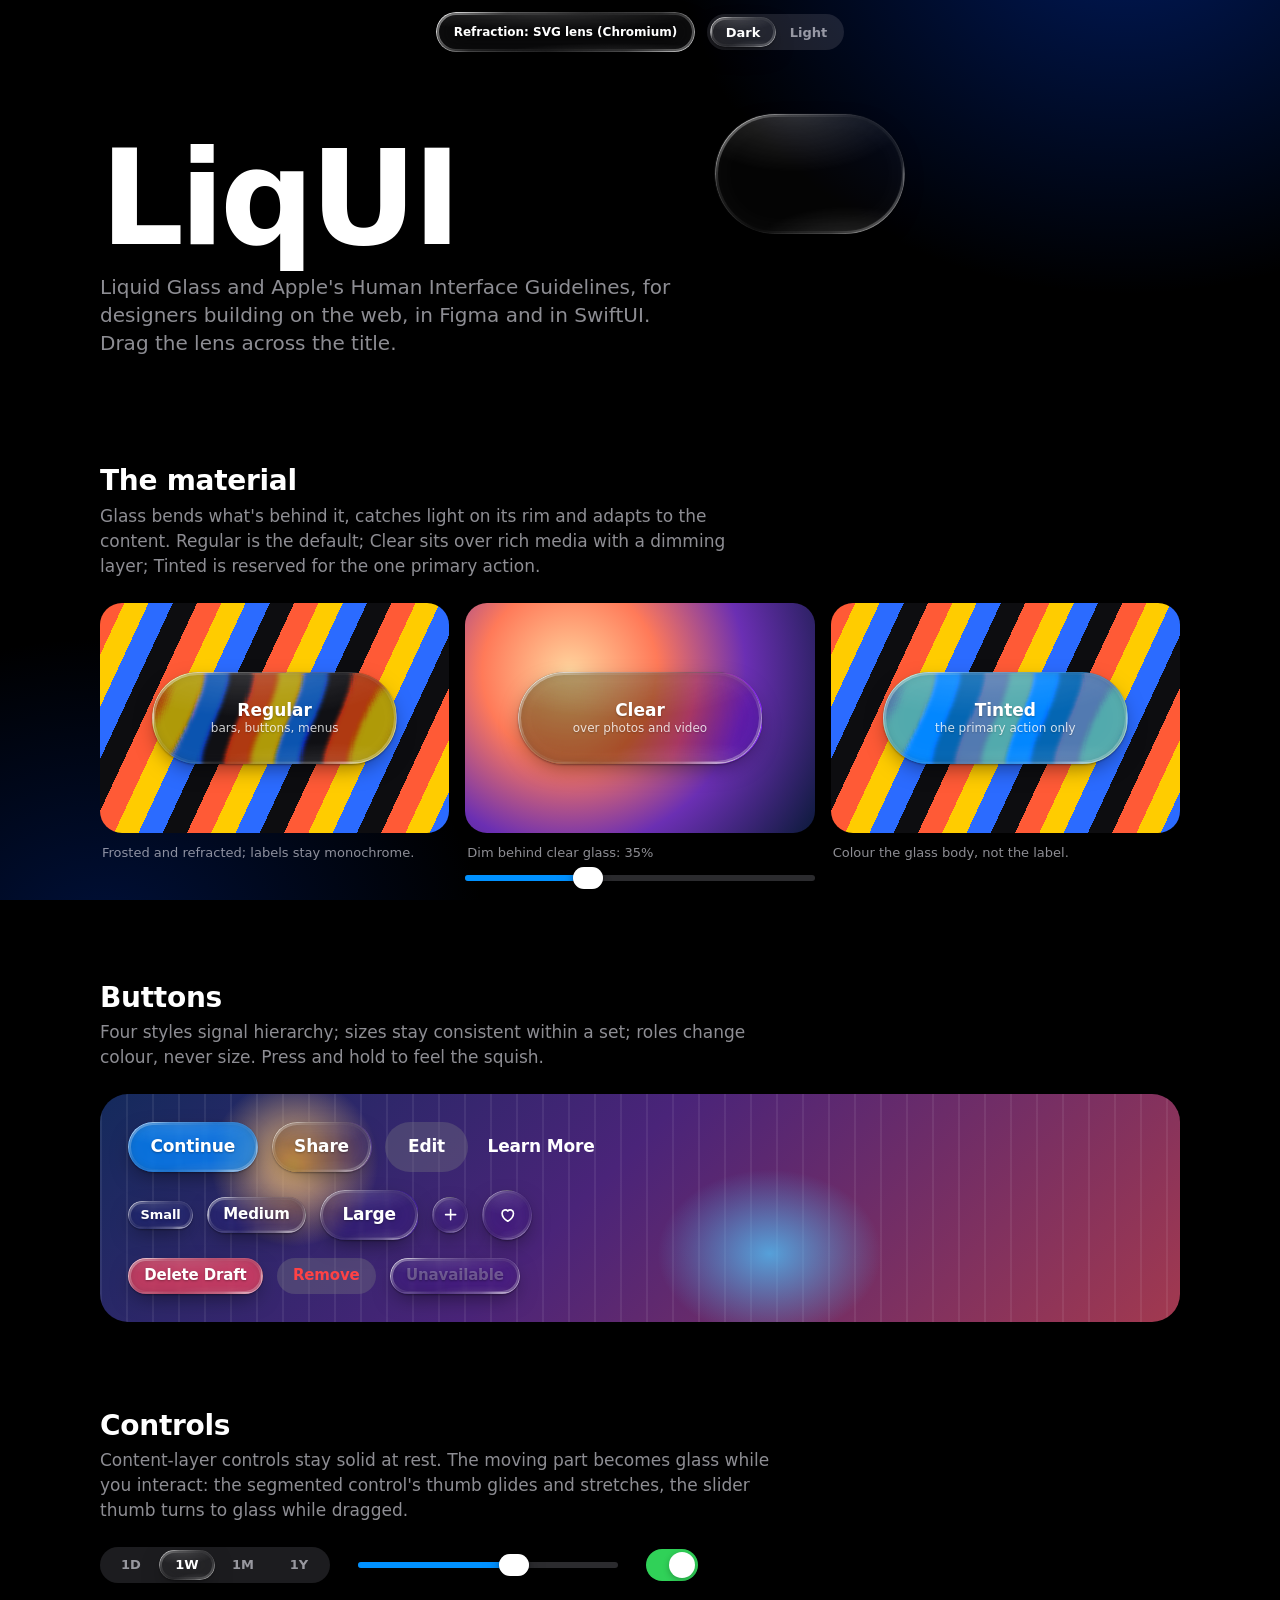
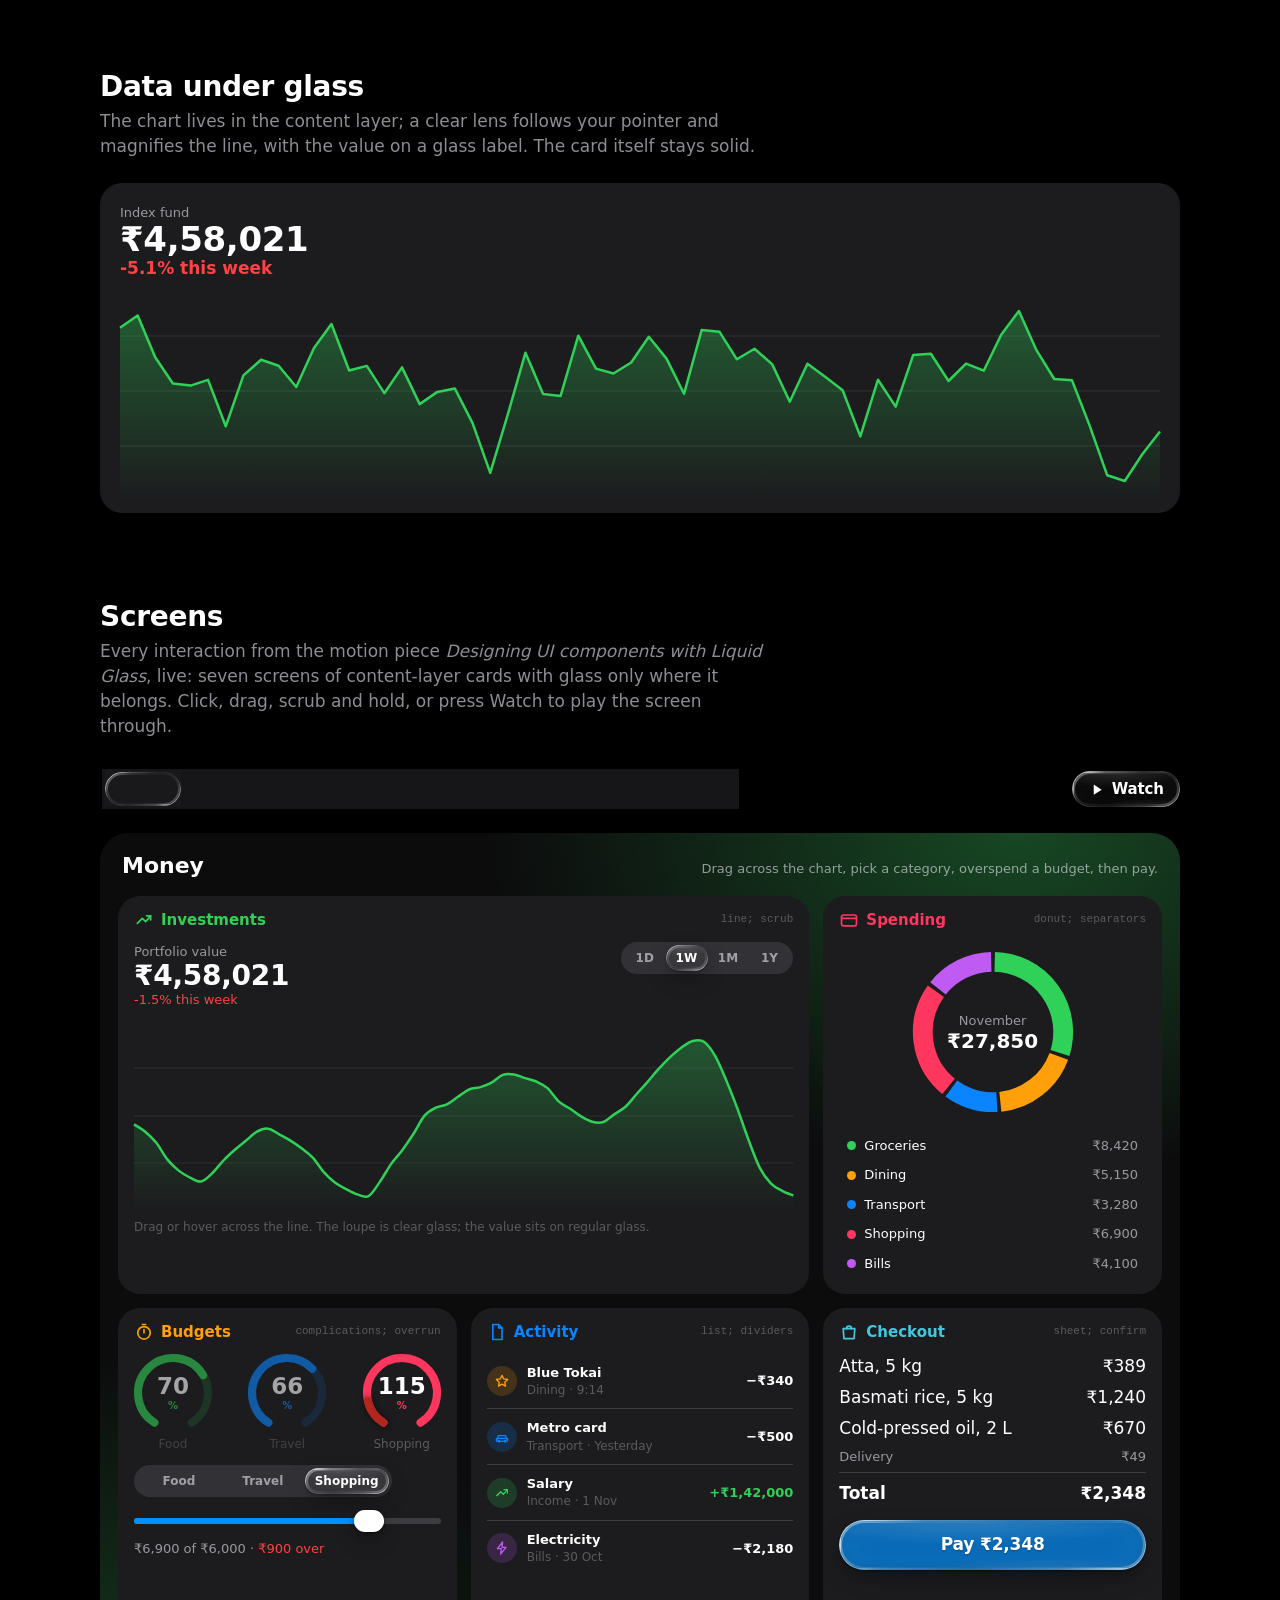
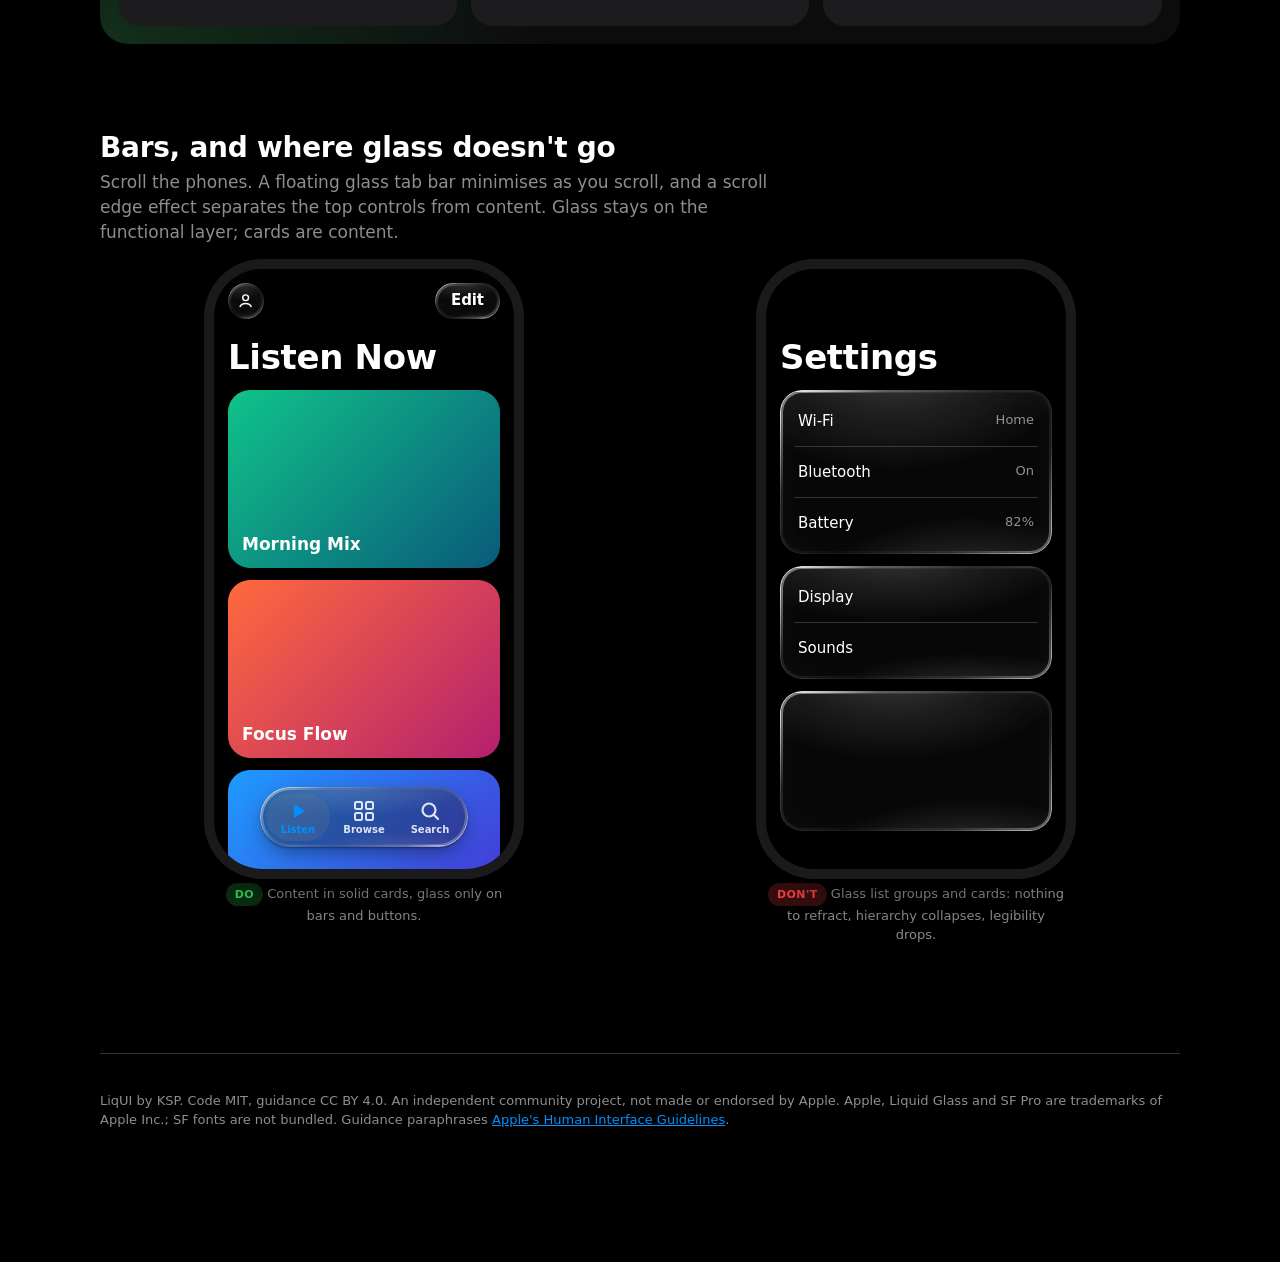
==== commit d6d71ede: "Add interactive Screens to the demo; point links at liqUI9 - demo/screens: seven screens recreating " ====
--- a/demo/index.html
+++ b/demo/index.html
@@ -6,6 +6,7 @@
 <title>LiqUI Demo</title>
 <meta name="description" content="Liquid Glass components built to Apple's Human Interface Guidelines, for the web.">
 <link rel="stylesheet" href="../kit/liqui.css">
+<link rel="stylesheet" href="screens/screens.css">
 <style>
   body { margin: 0; background: var(--bg); color: var(--label); font: 400 var(--t-body)/1.47 var(--font); -webkit-font-smoothing: antialiased; }
   /* Content layer backdrop: near-black with two quiet blue glows (glass needs something to bend). */
@@ -77,7 +78,7 @@
   .caption { text-align: center; margin-top: 14px; max-width: 300px; }
   footer { margin-top: 96px; padding-top: 24px; border-top: 0.5px solid var(--separator); font-size: var(--t-footnote); color: var(--label-2); }
   footer a { color: var(--accent); }
-  @media (max-width: 520px) { .lens { width: 140px; height: 90px; } }
+  @media (max-width: 520px) { .lens { width: 140px; height: 90px; } .pill { font-size: 11px; padding: 9px 11px; white-space: nowrap; } }
 </style>
 </head>
 <body>
@@ -167,6 +168,13 @@
       <div class="scrub" id="scrub" data-glass="clear"></div>
       <div class="scrub-label" id="scrubLabel" data-glass="regular">—</div>
     </div>
+  </section>
+
+  <section aria-labelledby="scr" id="screens">
+    <h2 id="scr">Screens</h2>
+    <p class="sub">Every interaction from the motion piece <i>Designing UI components with Liquid Glass</i>, live: seven screens of content-layer cards with glass only where it belongs. Click, drag, scrub and hold, or press Watch to play the screen through.</p>
+    <div class="scr-bar"><div class="scr-tabs"></div><button class="btn btn--glass scr-watch" aria-pressed="false"><svg viewBox="0 0 24 24" fill="currentColor" aria-hidden="true"><path d="M8 5v14l11-7z"/></svg><span class="wt">Watch</span></button></div>
+    <div class="scr-stage"></div>
   </section>
 
   <section aria-labelledby="bars">
@@ -329,5 +337,6 @@
   feed.addEventListener("scroll", () => { const y = feed.scrollTop; bar.classList.toggle("is-min", y > 40 && y > last); last = y; }, { passive: true });
 })();
 </script>
+<script type="module" src="screens/screens.js"></script>
 </body>
 </html>
--- a/demo/screens/screens.css
+++ b/demo/screens/screens.css
@@ -0,0 +1,332 @@
+/* LiqUI Screens — the interactions from the "Designing UI components with Liquid Glass" piece, live.
+   Cards are the content layer (solid); glass appears only on controls, loupes, labels and bars. MIT, (c) 2026 KSP. */
+
+.scr-bar { position: sticky; top: 64px; z-index: 12; display: flex; align-items: center; gap: 12px; margin: 0 0 18px; }
+.scr-tabs { flex: 1; min-width: 0; overflow-x: auto; scrollbar-width: none; padding: 6px 2px; }
+.scr-tabs::-webkit-scrollbar { display: none; }
+.scr-tabs .seg { width: max-content; grid-auto-columns: max-content; background: color-mix(in srgb, var(--bg-2) 82%, transparent); -webkit-backdrop-filter: blur(20px); backdrop-filter: blur(20px); }
+.scr-tabs .seg button { min-height: 34px; white-space: nowrap; }
+.scr-watch { flex: none; }
+.scr-watch[aria-pressed="true"] { color: var(--orange); }
+
+.scr-stage { position: relative; border-radius: var(--radius-xl); padding: 18px; isolation: isolate; overflow: hidden;
+  background: color-mix(in srgb, var(--bg-2) 45%, transparent); }
+.scr-stage::before { content: ""; position: absolute; inset: 0; z-index: -1; transition: background 600ms var(--ease);
+  background: radial-gradient(70% 60% at 85% 0%, color-mix(in srgb, var(--scr-c, var(--blue)) 30%, transparent), transparent 70%),
+              radial-gradient(60% 50% at 0% 100%, color-mix(in srgb, var(--scr-c, var(--blue)) 18%, transparent), transparent 70%); }
+.scr-head { display: flex; align-items: baseline; justify-content: space-between; gap: 12px; flex-wrap: wrap; margin: 2px 4px 16px; }
+.scr-head h3 { margin: 0; font: 700 var(--t-title2)/1.2 var(--font-display); }
+.scr-head p { margin: 0; color: var(--label-2); font-size: var(--t-footnote); }
+.scr-pane { display: none; }
+.scr-pane.is-on { display: block; animation: scr-in 420ms var(--ease); }
+@keyframes scr-in { from { opacity: 0; transform: translateY(8px); } }
+
+.scr-grid { display: grid; grid-template-columns: repeat(12, minmax(0, 1fr)); gap: 14px; }
+.st { grid-column: span var(--span); margin: 0; position: relative; min-width: 0; background: var(--bg-2); border-radius: var(--radius-lg); padding: 14px 16px 16px; }
+:root[data-theme="light"] .st { background: #fff; box-shadow: 0 1px 2px rgb(0 0 0 / 0.06); }
+.st__h { display: flex; align-items: center; gap: 7px; margin-bottom: 12px; font: 600 var(--t-subhead)/1.2 var(--font); color: var(--c); }
+.st__h code { margin-left: auto; font: 500 11px/1 ui-monospace, SFMono-Regular, Menlo, monospace; color: var(--label-3); white-space: nowrap; overflow: hidden; text-overflow: ellipsis; }
+.st__b { position: relative; }
+@media (max-width: 900px) { .st { grid-column: span max(6, var(--span)); } }
+@media (max-width: 640px) { .st { grid-column: span 12; } .scr-stage { padding: 10px; } .scr-bar { top: 70px; } }
+
+/* shared bits */
+.ico { flex: none; display: block; }
+.num { font: 700 var(--t-title1)/1.05 var(--font-rounded); letter-spacing: -0.01em; font-variant-numeric: tabular-nums; }
+.num-s { font: 700 var(--t-title3)/1.1 var(--font-rounded); font-variant-numeric: tabular-nums; }
+.mut { color: var(--label-2); font-size: var(--t-footnote); }
+.mut2 { color: var(--label-3); font-size: var(--t-caption1); }
+.pos { color: var(--green); } .neg { color: var(--red); }
+.hstack { display: flex; align-items: center; gap: 10px; } .vstack { display: grid; gap: 8px; }
+.between { justify-content: space-between; } .wrap { flex-wrap: wrap; }
+.ring { position: relative; flex: none; } .ring svg { display: block; overflow: visible; }
+.ring__t { position: absolute; inset: 0; display: grid; place-content: center; text-align: center; line-height: 1; }
+.ring__t b { font-family: var(--font-rounded); font-variant-numeric: tabular-nums; } .ring__t i { font-style: normal; font-weight: 600; margin-top: 3px; }
+.spin { animation: scr-spin 0.8s linear infinite; } @keyframes scr-spin { to { transform: rotate(360deg); } }
+.chip { display: inline-flex; align-items: center; gap: 5px; padding: 5px 9px; border-radius: 999px; background: var(--fill-3); font: 600 var(--t-caption1)/1 var(--font); color: var(--label-2); border: 0; cursor: pointer; }
+.chip[aria-pressed="true"] { background: color-mix(in srgb, var(--c, var(--accent)) 24%, transparent); color: var(--c, var(--accent)); }
+.glabel { position: absolute; top: 0; left: 0; padding: 7px 11px; font: 600 var(--t-caption1)/1.15 var(--font-rounded); pointer-events: none; white-space: nowrap; opacity: 0; transition: opacity 180ms; z-index: 6; }
+.loupe { position: absolute; top: 0; left: 0; width: 46px; height: 46px; border-radius: 50%; pointer-events: none; opacity: 0; transition: opacity 180ms; z-index: 5; }
+.is-scrub .glabel, .is-scrub .loupe { opacity: 1; }
+.plot { display: block; width: 100%; overflow: visible; touch-action: none; cursor: crosshair; }
+.hint { font-size: var(--t-caption1); color: var(--label-3); margin-top: 8px; }
+.st .slider { height: 28px; }
+.st .seg { font-size: var(--t-caption1); }
+.st .seg button { min-height: 26px; min-width: 40px; padding: 0 10px; }
+@media (prefers-reduced-motion: reduce) { .scr-pane.is-on { animation: none; } .spin { animation-duration: 2.4s; } }
+
+/* ---------- Money ---------- */
+.mny-lg { display: flex; align-items: center; gap: 8px; width: 100%; padding: 6px 8px; border: 0; border-radius: 10px; background: none; color: var(--label); font: 500 var(--t-footnote)/1.2 var(--font); cursor: pointer; text-align: left; }
+.mny-lg .dot { width: 9px; height: 9px; border-radius: 50%; background: var(--c); flex: none; }
+.mny-lg[aria-pressed="true"] { background: color-mix(in srgb, var(--c) 18%, transparent); }
+.mny-row { display: flex; align-items: center; gap: 10px; padding: 9px 0; border-bottom: .5px solid var(--separator); font-size: var(--t-footnote); }
+.mny-row:last-child { border-bottom: 0; }
+.mny-row.is-new { animation: mny-in 600ms var(--spring); background: linear-gradient(90deg, color-mix(in srgb, var(--c) 16%, transparent), transparent 70%); border-radius: 10px; }
+@keyframes mny-in { from { opacity: 0; transform: translateY(-14px) scale(.97); } }
+.mny-ic { width: 30px; height: 30px; border-radius: 50%; display: grid; place-items: center; flex: none; color: var(--c); background: color-mix(in srgb, var(--c) 18%, transparent); }
+.mny-n { font-weight: 600; white-space: nowrap; overflow: hidden; text-overflow: ellipsis; }
+.mny-co { overflow: hidden; }
+.mny-sheet { position: absolute; left: 8px; right: 8px; bottom: 8px; padding: 10px 16px 14px; border-radius: 22px; text-align: center; color: #fff;
+  transform: translateY(calc(100% + 60px)); transition: transform 520ms var(--spring); z-index: 8; }
+.mny-sheet.is-open { transform: none; }
+.mny-sheet .mut, .mny-sheet .mut2 { color: rgb(255 255 255 / .75); }
+.mny-grab { width: 36px; height: 5px; border-radius: 3px; background: rgb(255 255 255 / .45); margin: 0 auto 10px; }
+.mny-cancel { color: #fff; }
+@media (prefers-reduced-motion: reduce) { .mny-sheet { transition: none; } .mny-row.is-new { animation: none; } }
+
+/* ---------- Backdrops: glass needs something to bend ---------- */
+.bd { position: relative; border-radius: 16px; padding: 14px; overflow: visible; color: #fff; }
+.bd--photo { background: radial-gradient(90px 90px at 20% 30%, rgb(255 210 130 / .95), transparent 70%), radial-gradient(130px 110px at 75% 70%, rgb(70 200 255 / .8), transparent 70%), linear-gradient(135deg, #1d3b8a, #6a2c8f 50%, #c2414f); }
+.bd--stripes { background: repeating-linear-gradient(115deg, #ff5a36 0 18px, #ffb300 18px 36px, #2b6bff 36px 54px, #101014 54px 72px); }
+.bd--warm { background: radial-gradient(120px 100px at 80% 20%, rgb(255 190 90 / .9), transparent 70%), linear-gradient(160deg, #3a1d5c, #a33a4a 60%, #e0763a); }
+.bd--cool { background: radial-gradient(120px 90px at 15% 80%, rgb(90 255 200 / .55), transparent 70%), repeating-linear-gradient(90deg, rgb(255 255 255 / .08) 0 2px, transparent 2px 22px), linear-gradient(135deg, #0c2f5a, #1b5f8c 50%, #2a1e6b); }
+
+/* ---------- Buttons ---------- */
+.btn-mat { height: 170px; display: grid; place-items: center; }
+.btn-panel { width: 62%; height: 104px; border-radius: 28px; display: grid; place-items: center; text-align: center; color: #fff; }
+.btn-panel small { font: 500 var(--t-caption1)/1 var(--font); opacity: .85; }
+.btn-grid { display: grid; gap: 14px; }
+.btn-grid .btn--plain, .btn-grid .btn--gray { color: #fff; }
+.btn-grid .btn--gray { background: rgb(255 255 255 / .22); }
+.btn-roles { overflow: hidden; }
+.btn-photo { height: 96px; border-radius: 14px; display: grid; place-items: end start; padding: 8px 10px; font: 600 var(--t-caption1)/1 var(--font); color: rgb(255 255 255 / .85);
+  background: radial-gradient(40px 40px at 70% 35%, #ffe08a, transparent 70%), linear-gradient(180deg, #4a7bd8 0 55%, #2f8a52 55%); transition: opacity 350ms, transform 350ms var(--ease); }
+.btn-photo.is-gone { opacity: 0; transform: scale(.9); }
+.btn-roles .btn--glass:not(.btn--destructive) { color: #fff; }
+.btn-sheet { position: absolute; left: 8px; right: 8px; bottom: 8px; padding: 16px; border-radius: 22px; text-align: center; z-index: 8;
+  transform: translateY(calc(100% + 60px)); transition: transform 520ms var(--spring); }
+.btn-sheet.is-open { transform: none; }
+.btn-toast { position: absolute; left: 50%; bottom: 14px; display: flex; align-items: center; gap: 6px; padding: 6px 6px 6px 14px; border-radius: 999px; font: 600 var(--t-footnote)/1 var(--font); color: #fff; z-index: 7;
+  transform: translate(-50%, 70px); transition: transform 450ms var(--spring); }
+.btn-toast.is-on { transform: translate(-50%, 0); }
+.btn-toast .btn--plain { color: var(--yellow); }
+.btn-tb { display: flex; align-items: center; justify-content: space-between; gap: 12px; padding: 22px 18px; min-height: 120px; }
+.btn-tools { position: relative; }
+.btn-tools .btn { color: #fff; position: relative; z-index: 3; }
+.btn-tools .btn[aria-pressed="true"] { color: var(--yellow); }
+.btn-bead { position: absolute; top: 4px; bottom: 4px; left: 0; border-radius: 999px; background: rgb(255 255 255 / .2); z-index: 2; transform-origin: center; }
+.btn-more { color: #fff; }
+.btn-menu { position: absolute; right: 0; top: 0; width: 210px; padding: 6px; border-radius: 22px; z-index: 9; transform-origin: top right; color: #fff; visibility: hidden; transition: visibility 0s 260ms; }
+.btn-menu.is-open { visibility: visible; transition: none; }
+.btn-menu button { display: flex; align-items: center; gap: 10px; width: 100%; padding: 10px 12px; border: 0; border-radius: 14px; background: none; color: inherit; font: 500 var(--t-subhead)/1.2 var(--font); cursor: pointer; text-align: left; }
+.btn-menu button:hover, .btn-menu button:focus-visible { background: rgb(255 255 255 / .14); outline: none; }
+.btn-menu .danger { color: #ff8a80; }
+.btn-states { display: grid; grid-template-columns: repeat(auto-fit, minmax(190px, 1fr)); gap: 16px; padding: 22px; }
+.btn-state { display: grid; justify-items: center; align-content: center; gap: 10px; min-height: 130px; text-align: center; }
+.btn-state .mut2 { color: rgb(255 255 255 / .75); }
+.btn-state .btn--glass { color: #fff; }
+.btn-save .st-l, .btn-save .st-l > * { display: inline-flex; align-items: center; gap: 8px; }
+.btn-hold { position: relative; width: 104px; height: 104px; display: grid; place-items: center; }
+.btn-hold svg { position: absolute; inset: 0; width: 100%; height: 100%; }
+.btn-holdb { width: 84px; height: 84px; padding: 0; border-radius: 50%; font: 700 var(--t-caption1)/1.15 var(--font); user-select: none; -webkit-user-select: none; touch-action: none; }
+@media (prefers-reduced-motion: reduce) { .btn-sheet, .btn-toast { transition: none; } }
+
+/* ---------- Commerce ---------- */
+.cm-prod { display: grid; grid-template-columns: minmax(0, 1fr) minmax(0, 1fr); gap: 16px; }
+@media (max-width: 460px) { .cm-prod { grid-template-columns: 1fr; } }
+.cm-img { position: relative; min-height: 210px; border-radius: 18px; display: grid; place-items: center; color: #fff; transition: background 500ms var(--ease);
+  background: radial-gradient(80% 70% at 30% 25%, var(--a), var(--b)); }
+.cm-shoe svg { width: 120px; height: 120px; filter: drop-shadow(0 12px 14px rgb(0 0 0 / .35)); stroke-width: 1.3; }
+.cm-bag { position: absolute; top: 10px; right: 10px; display: flex; align-items: center; gap: 4px; padding: 7px 10px; border-radius: 999px; font: 700 var(--t-caption1)/1 var(--font-rounded); color: #fff; }
+.cm-sw { gap: 10px; }
+.cm-sw button { width: 28px; height: 28px; border-radius: 50%; border: 0; cursor: pointer; background: linear-gradient(135deg, var(--a), var(--b)); box-shadow: 0 0 0 2px var(--bg-2), 0 0 0 2px transparent; transition: box-shadow 200ms; }
+:root[data-theme="light"] .cm-sw button { box-shadow: 0 0 0 2px #fff, 0 0 0 2px transparent; }
+.cm-sw button[aria-checked="true"] { box-shadow: 0 0 0 2px var(--bg-2), 0 0 0 4px var(--label); }
+:root[data-theme="light"] .cm-sw button[aria-checked="true"] { box-shadow: 0 0 0 2px #fff, 0 0 0 4px var(--label); }
+.cm-add-wrap { margin-top: 6px; }
+.cm-add { position: relative; height: 50px; border-radius: 999px; color: #fff; display: grid; overflow: hidden; }
+.cm-add > button, .cm-add > span:not(.lg-layer) { grid-area: 1 / 1; }
+.cm-addl { border: 0; background: none; color: inherit; font: 600 var(--t-body)/1 var(--font); cursor: pointer; transition: opacity 200ms, transform 300ms var(--spring); }
+.cm-step { display: flex; align-items: center; justify-content: space-between; padding: 0 6px; opacity: 0; transform: scale(.8); pointer-events: none; transition: opacity 200ms, transform 350ms var(--spring); }
+.cm-step b { font: 700 var(--t-headline)/1 var(--font-rounded); }
+.cm-step button { width: 40px; height: 40px; border-radius: 50%; border: 0; background: rgb(255 255 255 / .18); color: #fff; display: grid; place-items: center; cursor: pointer; }
+.cm-add.is-step .cm-addl { opacity: 0; transform: scale(1.15); pointer-events: none; }
+.cm-add.is-step .cm-step { opacity: 1; transform: none; pointer-events: auto; }
+.cm-hist { display: grid; gap: 3px; }
+.cm-hb { display: flex; align-items: center; gap: 8px; border: 0; background: none; padding: 3px 4px; border-radius: 8px; cursor: pointer; color: inherit; }
+.cm-hb[aria-pressed="true"] { background: color-mix(in srgb, var(--orange) 18%, transparent); }
+.cm-bar { flex: 1; height: 7px; border-radius: 4px; background: var(--fill-3); overflow: hidden; }
+.cm-bar i { display: block; height: 100%; width: 0; border-radius: 4px; background: var(--orange); transition: width 900ms cubic-bezier(.2,.9,.3,1); }
+.cm-hb:nth-child(2) i { transition-delay: 80ms; } .cm-hb:nth-child(3) i { transition-delay: 160ms; } .cm-hb:nth-child(4) i { transition-delay: 240ms; } .cm-hb:nth-child(5) i { transition-delay: 320ms; }
+.is-in .cm-bar i { width: var(--w); }
+.cm-sum { display: flex; gap: 8px; align-items: flex-start; margin: 14px 0 8px; padding: 10px 12px; border-radius: 14px; background: color-mix(in srgb, var(--purple) 12%, transparent); font-size: var(--t-footnote); }
+.cm-revs { display: grid; gap: 6px; min-height: 96px; }
+.cm-rev { display: grid; gap: 2px; font-size: var(--t-footnote); padding: 6px 0; border-bottom: .5px solid var(--separator); animation: scr-in 350ms var(--ease); }
+.cm-rev span:first-child { display: flex; gap: 1px; }
+.cm-map { --map-land: #1e2a24; --map-water: #183a5a; --map-park: #24452f; --map-road: #3a4a44;
+  position: relative; height: 300px; border-radius: 16px; overflow: hidden; cursor: crosshair; }
+:root[data-theme="light"] .cm-map { --map-land: #eef0e6; --map-water: #b9dcf5; --map-park: #cfe8c4; --map-road: #ffffff; }
+.cm-map svg { width: 100%; height: 100%; display: block; }
+.cm-eta { position: absolute; top: 12px; left: 12px; padding: 10px 14px; border-radius: 18px; color: #fff; pointer-events: none; }
+.cm-etat { display: grid; gap: 2px; } .cm-etat b { font: 700 var(--t-title3)/1 var(--font-rounded); } .cm-eta .mut2 { color: rgb(255 255 255 / .8); }
+.cm-mapbtns { position: absolute; top: calc(50% - 40px); right: 12px; display: grid; gap: 8px; }
+.cm-mapbtns .btn, .cm-follow { color: #fff; }
+.cm-follow { position: absolute; bottom: 12px; right: 12px; }
+.cm-follow[aria-pressed="true"] { color: var(--cyan); }
+.cm-del { display: grid; gap: 8px; }
+.cm-del button { display: flex; align-items: center; gap: 10px; padding: 11px 12px; border-radius: 14px; border: 0; background: var(--fill-3); color: var(--label); font: 500 var(--t-footnote)/1.3 var(--font); cursor: pointer; box-shadow: inset 0 0 0 1.5px transparent; transition: box-shadow 200ms, background 200ms; }
+.cm-del button b { font-size: var(--t-subhead); }
+.cm-del button[aria-checked="true"] { box-shadow: inset 0 0 0 1.5px var(--cyan); background: color-mix(in srgb, var(--cyan) 12%, transparent); }
+.cm-radio { width: 20px; height: 20px; border-radius: 50%; box-shadow: inset 0 0 0 2px var(--label-3); flex: none; transition: box-shadow 250ms var(--spring); }
+.cm-del button[aria-checked="true"] .cm-radio { box-shadow: inset 0 0 0 6px var(--cyan); }
+@media (prefers-reduced-motion: reduce) { .cm-bar i, .cm-step, .cm-addl { transition: none; } .cm-rev { animation: none; } }
+
+/* ---------- Health ---------- */
+.hl-hr svg, .hl-sl svg { transform-origin: bottom; }
+.hl-zbar { display: flex; gap: 3px; height: 26px; margin: 16px 0 12px; }
+.hl-zbar button { border: 0; padding: 0; background: var(--c); cursor: pointer; transition: opacity 200ms, transform 300ms var(--spring); }
+.hl-zbar button:first-child { border-radius: 8px 0 0 8px; } .hl-zbar button:last-child { border-radius: 0 8px 8px 0; }
+.hl-zbar button.is-dim { opacity: .25; }
+.hl-zbar button:not(.is-dim):hover { transform: scaleY(1.15); }
+.hl-zl { display: grid; gap: 2px; }
+.hl-zl button { display: flex; align-items: center; gap: 8px; padding: 5px 8px; border: 0; border-radius: 9px; background: none; color: var(--label); font: 500 var(--t-footnote)/1.2 var(--font); cursor: pointer; transition: opacity 200ms; }
+.hl-zl button.is-dim { opacity: .4; }
+.hl-zl button[aria-pressed="true"] { background: color-mix(in srgb, var(--c) 16%, transparent); }
+.hl-zl .dot { width: 9px; height: 9px; border-radius: 50%; background: var(--c); }
+.hl-zl b { margin-left: auto; font-variant-numeric: tabular-nums; }
+.hl-steps { margin-top: 10px; }
+
+/* ---------- Home ---------- */
+.hm-dial { --hm-c: var(--blue); position: relative; width: 220px; height: 220px; margin: 0 auto; touch-action: none; cursor: pointer; border-radius: 50%; }
+.hm-dial:focus-visible { outline: 3px solid color-mix(in srgb, var(--accent) 70%, transparent); outline-offset: 4px; }
+.hm-dial svg { display: block; }
+.hm-fill { transition: stroke 400ms; }
+.hm-knob { position: absolute; top: 0; left: 0; width: 34px; height: 34px; border-radius: 50%; pointer-events: none; }
+.hm-dial.is-drag .hm-knob { transform-origin: center; }
+.hm-mid { position: absolute; inset: 0; display: grid; place-content: center; text-align: center; pointer-events: none; }
+.hm-t { font: 700 56px/1 var(--font-rounded); color: var(--hm-c); transition: color 400ms; font-variant-numeric: tabular-nums; }
+.hm-t sup { font-size: 28px; }
+.hm-acc { display: grid; grid-template-columns: repeat(auto-fill, minmax(140px, 1fr)); gap: 10px; }
+.hm-a { display: grid; gap: 10px; justify-items: start; padding: 12px; min-height: 92px; border: 0; border-radius: 18px; text-align: left; cursor: pointer;
+  background: var(--fill-3); color: var(--label-2); font: 500 var(--t-caption1)/1.25 var(--font); transition: background 300ms, color 300ms, transform 200ms; }
+.hm-a b { display: block; color: var(--label); font-size: var(--t-footnote); }
+.hm-a:active { transform: scale(.96); }
+.hm-ai { width: 36px; height: 36px; border-radius: 50%; display: grid; place-items: center; background: var(--fill-2); color: var(--label-2); transition: background 300ms, color 300ms; }
+.hm-a[aria-pressed="true"] { background: rgb(255 255 255 / .94); color: rgb(60 60 67 / .7); }
+.hm-a[aria-pressed="true"] b { color: #000; }
+.hm-a[aria-pressed="true"] .hm-ai { background: var(--yellow); color: #000; }
+.hm-a[data-k="fan"][aria-pressed="true"] .hm-ai { background: var(--cyan); }
+.hm-a[data-k="fan"][aria-pressed="true"] .hm-ai svg { animation: scr-spin 1.2s linear infinite; }
+.hm-a[data-k="lock"][aria-pressed="true"] .hm-ai, .hm-a[data-k="shades"][aria-pressed="true"] .hm-ai { background: var(--blue); color: #fff; }
+.hm-a[data-k="tv"][aria-pressed="true"] .hm-ai { background: var(--purple); color: #fff; }
+:root[data-theme="light"] .hm-a:not([aria-pressed="true"]) { background: var(--fill-3); }
+:root[data-theme="light"] .hm-a[aria-pressed="true"] { background: #fff; box-shadow: 0 2px 10px rgb(0 0 0 / .1); }
+.hm-bri { margin-top: 14px; transition: opacity 300ms; }
+.hm-bri.is-off { opacity: .35; pointer-events: none; }
+.hm-scenes { display: grid; grid-template-columns: 1fr 1fr; gap: 10px; }
+.hm-sc { display: flex; align-items: center; gap: 10px; padding: 12px; min-height: 60px; border: 0; border-radius: 16px; background: var(--fill-3); color: var(--label); font: 600 var(--t-footnote)/1.2 var(--font); cursor: pointer; text-align: left; transition: background 300ms, transform 200ms; }
+.hm-sc:active { transform: scale(.96); }
+.hm-si { width: 34px; height: 34px; flex: none; border-radius: 50%; display: grid; place-items: center; background: color-mix(in srgb, var(--c) 24%, transparent); color: var(--c); }
+.hm-sc[aria-pressed="true"] { background: var(--c); color: #fff; }
+.hm-sc[aria-pressed="true"] .hm-si { background: rgb(255 255 255 / .25); color: #fff; }
+.scr-stage.hm-movie { --scr-c: var(--purple); }
+.scr-stage.hm-movie::before { background: radial-gradient(70% 60% at 85% 0%, rgb(120 40 200 / .45), transparent 70%), radial-gradient(60% 50% at 0% 100%, rgb(20 0 60 / .6), transparent 70%), rgb(0 0 0 / .35); }
+@media (prefers-reduced-motion: reduce) { .hm-a[data-k="fan"][aria-pressed="true"] .hm-ai svg { animation: none; } }
+
+/* ---------- Glanceable ---------- */
+.gl-phone { position: relative; height: 250px; border-radius: 34px 34px 18px 18px; overflow: hidden; background: #000; box-shadow: 0 0 0 6px #1c1c1e; }
+:root[data-theme="light"] .gl-phone { box-shadow: 0 0 0 6px #d4d4d9; }
+.gl-wall { position: absolute; inset: 0; background: radial-gradient(60% 70% at 25% 85%, #ff8a3d, transparent 70%), radial-gradient(70% 80% at 85% 60%, #6a3df0, transparent 70%), linear-gradient(#0b1430, #2b1150); opacity: .85; }
+.gl-ptime { position: absolute; left: 0; right: 0; top: 120px; text-align: center; color: #fff; font: 700 64px/1 var(--font-rounded); opacity: .9; }
+.gl-island { position: absolute; top: 12px; left: 50%; transform: translateX(-50%); z-index: 2; border: 0; padding: 0; background: #000; color: #fff; cursor: pointer; overflow: hidden;
+  width: 210px; height: 36px; border-radius: 20px; font: 600 var(--t-footnote)/1.2 var(--font);
+  transition: width 520ms cubic-bezier(.2,.9,.25,1.12), height 520ms cubic-bezier(.2,.9,.25,1.12), border-radius 520ms, top 520ms; box-shadow: 0 0 0 .5px rgb(255 255 255 / .06); }
+.gl-island.is-exp { width: calc(100% - 20px); max-width: 380px; height: 128px; border-radius: 40px; }
+.gl-island.is-minimal { width: 124px; transform: translateX(calc(-50% - 22px)); }
+.gl-c, .gl-x { position: absolute; inset: 0; display: flex; align-items: center; transition: opacity 260ms; }
+.gl-c { justify-content: space-between; padding: 0 14px; }
+.gl-x { flex-direction: column; justify-content: center; gap: 10px; padding: 14px 22px; opacity: 0; }
+.gl-island.is-exp .gl-c { opacity: 0; } .gl-island.is-exp .gl-x { opacity: 1; transition-delay: 160ms; }
+.gl-island.is-minimal .gl-c { opacity: 0; }
+.gl-ci { display: grid; place-items: center; }
+.gl-big { width: 38px; height: 38px; border-radius: 12px; background: rgb(48 209 88 / .18); }
+.gl-eta { color: var(--green); font-variant-numeric: tabular-nums; }
+.gl-eta2 { color: var(--green); font: 700 var(--t-title3)/1 var(--font-rounded); }
+.gl-xs { display: block; font: 500 var(--t-caption1)/1.2 var(--font); color: rgb(255 255 255 / .65); }
+.gl-prog, .gl-wbar { position: relative; display: block; width: 100%; height: 5px; border-radius: 3px; background: rgb(255 255 255 / .18); overflow: hidden; }
+.gl-prog i, .gl-wbar i { display: block; height: 100%; border-radius: 3px; background: var(--green); transition: width 700ms cubic-bezier(.2,.9,.3,1); }
+.gl-min { position: absolute; top: 12px; left: calc(50% + 50px); width: 36px; height: 36px; border-radius: 50%; background: #000; display: grid; place-items: center; z-index: 2;
+  transform: translateX(-30px) scale(.4); opacity: 0; transition: transform 520ms cubic-bezier(.2,.9,.25,1.25), opacity 200ms; }
+.gl-min.is-on { transform: none; opacity: 1; }
+.gl-lock { position: relative; height: 250px; border-radius: 22px; padding: 16px 12px 12px; display: flex; flex-direction: column; justify-content: space-between; color: #fff;
+  background: radial-gradient(70% 60% at 80% 20%, #ffb36b, transparent 70%), radial-gradient(70% 70% at 10% 90%, #2e7bff, transparent 70%), linear-gradient(160deg, #10204a, #5b2a7a); }
+.gl-ltime { display: grid; justify-items: center; } .gl-ltime b { font: 700 58px/1 var(--font-rounded); }
+.gl-la { padding: 12px 14px 14px; border-radius: 22px; color: #fff; font-size: var(--t-footnote); }
+.gl-steps { position: relative; display: grid; grid-template-columns: repeat(4, 1fr); margin-top: 12px; }
+.gl-step { position: relative; z-index: 1; display: grid; justify-items: center; gap: 6px; font: 500 10px/1.1 var(--font); color: rgb(255 255 255 / .6); text-align: center; }
+.gl-step i { width: 14px; height: 14px; border-radius: 50%; background: rgb(255 255 255 / .3); transition: background 300ms, transform 400ms var(--spring); }
+.gl-step.is-done i { background: var(--green); } .gl-step.is-cur i { transform: scale(1.35); box-shadow: 0 0 0 4px rgb(48 209 88 / .3); }
+.gl-step.is-done { color: #fff; }
+.gl-line { position: absolute; top: 6px; left: 12.5%; right: 12.5%; height: 2px; background: rgb(255 255 255 / .3); }
+.gl-line i { display: block; height: 100%; background: var(--green); transition: width 700ms cubic-bezier(.2,.9,.3,1); }
+.gl-wx { padding: 14px; border-radius: 22px; color: #fff; }
+.st:has(.gl-wx) .st__b { padding: 4px; border-radius: 26px; background: radial-gradient(80% 80% at 80% 0%, #ffcf5c, transparent 60%), linear-gradient(160deg, #2a8cf0, #1a4fb8); }
+.gl-gs { display: flex; justify-content: space-between; gap: 4px; margin-top: 12px; }
+.gl-g { border: 0; padding: 4px; border-radius: 16px; background: none; color: #fff; cursor: pointer; transition: background 200ms, transform 300ms var(--spring); }
+.gl-g[aria-pressed="true"] { background: rgb(255 255 255 / .18); transform: scale(1.06); }
+.gl-note { margin-top: 10px; min-height: 2.6em; font-size: var(--t-caption1); color: rgb(255 255 255 / .9); }
+.gl-wwrap { display: flex; align-items: center; justify-content: center; gap: 36px; flex-wrap: wrap; padding: 10px 0; }
+.gl-watch { position: relative; width: 190px; height: 228px; border-radius: 56px; background: #1c1c1e; padding: 12px; box-shadow: inset 0 0 0 2px #3a3a3c, 0 20px 40px -16px rgb(0 0 0 / .6); touch-action: none; }
+:root[data-theme="light"] .gl-watch { background: #d9d9de; box-shadow: inset 0 0 0 2px #c4c4ca, 0 20px 40px -16px rgb(0 0 0 / .3); }
+.gl-wscreen { position: relative; height: 100%; border-radius: 44px; background: #000; overflow: hidden; color: #fff; }
+.gl-wtop { position: absolute; top: 12px; right: 22px; z-index: 2; } .gl-wt { font: 600 var(--t-subhead)/1 var(--font-rounded); color: var(--orange); }
+.gl-stack { position: absolute; inset: 40px 10px 10px; }
+.gl-card { position: absolute; left: 0; right: 0; top: 34px; display: grid; gap: 6px; justify-items: center; padding: 12px 8px; border-radius: 22px; background: #1c1c1e; font: 600 var(--t-subhead)/1 var(--font-rounded); transform-origin: center; }
+.gl-ws { font: 500 10px/1.1 var(--font); color: rgb(255 255 255 / .6); }
+.gl-card .gl-wbar { width: 80%; }
+.gl-crown { position: absolute; right: -14px; top: 54px; width: 16px; height: 46px; border-radius: 5px; background: linear-gradient(90deg, #5a5a5e, #8e8e93 50%, #5a5a5e); cursor: ns-resize; overflow: hidden; touch-action: none; }
+.gl-crown i { position: absolute; inset: -14px 0; background: repeating-linear-gradient(#0000 0 5px, rgb(0 0 0 / .35) 5px 7px); }
+.gl-crown.is-on { box-shadow: 0 0 0 3px color-mix(in srgb, var(--orange) 60%, transparent); }
+.gl-crown:focus-visible { outline: 3px solid color-mix(in srgb, var(--accent) 70%, transparent); outline-offset: 3px; }
+.gl-side { position: absolute; right: -8px; top: 118px; width: 8px; height: 50px; border-radius: 3px; background: #48484a; }
+@media (prefers-reduced-motion: reduce) { .gl-island, .gl-min, .gl-prog i, .gl-line i, .gl-step i { transition: none; } }
+
+/* ---------- Workspace ---------- */
+.ws-fun { display: grid; gap: 2px; }
+.ws-fs { position: relative; display: block; height: 40px; border: 0; padding: 0; background: none; cursor: default; text-align: left; color: var(--label); transition: opacity 200ms; }
+.ws-fs.is-dim { opacity: .35; }
+.ws-fb { position: absolute; inset: 0 auto 0 0; width: 0; border-radius: 10px; background: linear-gradient(90deg, color-mix(in srgb, var(--purple) 70%, transparent), color-mix(in srgb, var(--indigo) 55%, transparent)); transition: width 900ms cubic-bezier(.2,.9,.3,1); }
+.ws-fun.is-in .ws-fb { width: var(--w); }
+.ws-fs:nth-of-type(2) .ws-fb { transition-delay: 100ms; } .ws-fs:nth-of-type(3) .ws-fb { transition-delay: 200ms; } .ws-fs:nth-of-type(4) .ws-fb { transition-delay: 300ms; }
+.ws-fl { position: relative; display: flex; justify-content: space-between; align-items: center; height: 100%; padding: 0 12px; font-size: var(--t-footnote); font-variant-numeric: tabular-nums; }
+.ws-rate { display: flex; gap: 10px; align-items: center; padding: 2px 12px; font: 600 var(--t-caption1)/1.2 var(--font); color: var(--label-2); transition: color 200ms; }
+.ws-rate span:first-child { display: inline-flex; align-items: center; gap: 3px; }
+.ws-rate.is-hi { color: var(--purple); }
+.ws-ht { width: 100%; border-collapse: separate; border-spacing: 3px; font-size: var(--t-caption1); }
+.ws-ht th { font-weight: 600; color: var(--label-2); text-align: center; padding: 2px; } .ws-ht tbody th { text-align: left; }
+.ws-ht td { padding: 0; }
+.ws-ht td button { width: 100%; height: 30px; border: 0; border-radius: 7px; cursor: default; font: 600 11px/1 var(--font-rounded); color: #fff;
+  background: color-mix(in srgb, var(--teal) calc(var(--v) * 100%), var(--bg-3)); transition: transform 200ms var(--spring), box-shadow 200ms; }
+:root[data-theme="light"] .ws-ht td button { background: color-mix(in srgb, rgb(0 150 170) calc(var(--v) * 100%), #e5e5ea); }
+.ws-ht td button.is-hi { transform: scale(1.12); box-shadow: 0 0 0 2px var(--label); position: relative; z-index: 1; }
+.ws-tw { overflow-x: auto; }
+.ws-t { width: 100%; border-collapse: collapse; font-size: var(--t-footnote); }
+.ws-t th { text-align: left; padding: 0 4px 6px; border-bottom: .5px solid var(--separator); }
+.ws-t th button { display: inline-flex; align-items: center; gap: 3px; border: 0; background: none; padding: 4px 2px; color: var(--label-2); font: 600 var(--t-caption1)/1 var(--font); cursor: pointer; }
+.ws-ar { opacity: 0; transition: transform 250ms var(--spring), opacity 200ms; }
+.ws-t th[aria-sort="ascending"] .ws-ar { opacity: 1; transform: rotate(180deg); } .ws-t th[aria-sort="descending"] .ws-ar { opacity: 1; }
+.ws-t th[aria-sort="ascending"] button, .ws-t th[aria-sort="descending"] button { color: var(--accent); }
+.ws-t td { padding: 9px 4px; border-bottom: .5px solid var(--separator); white-space: nowrap; }
+.ws-t tr { background: var(--bg-2); } :root[data-theme="light"] .ws-t tr { background: #fff; }
+.ws-h { display: inline-block; width: 46px; height: 6px; border-radius: 3px; background: var(--fill-3); vertical-align: middle; overflow: hidden; }
+.ws-h i { display: block; width: var(--h); height: 100%; background: var(--c); border-radius: 3px; }
+.ws-ai { min-height: 150px; font-size: var(--t-footnote); }
+.ws-sk { display: grid; gap: 10px; padding-top: 4px; }
+.ws-sk i { display: block; height: 12px; border-radius: 6px; background: linear-gradient(90deg, var(--fill-3) 0 40%, var(--fill) 50%, var(--fill-3) 60% 100%); background-size: 250% 100%; animation: ws-sh 1.1s linear infinite; }
+@keyframes ws-sh { from { background-position: 100% 0; } to { background-position: -50% 0; } }
+.ws-ul { margin: 0; padding-left: 18px; display: grid; gap: 8px; }
+.ws-ul li { opacity: 0; animation: ws-li 450ms var(--ease) forwards; line-height: 1.45; }
+@keyframes ws-li { from { opacity: 0; transform: translateY(6px); filter: blur(3px); } to { opacity: 1; transform: none; filter: none; } }
+.ws-srcchip { --c: var(--purple); padding: 3px 7px; font-size: 10px; }
+.ws-srcchip:hover { background: color-mix(in srgb, var(--purple) 24%, transparent); color: var(--purple); }
+.ws-gol { display: inline-flex; align-items: center; gap: 7px; }
+.ws-fb2 [aria-pressed="true"] { color: var(--green); background: color-mix(in srgb, var(--green) 20%, transparent); }
+.ws-fb2 [data-f="down"][aria-pressed="true"] { color: var(--red); background: color-mix(in srgb, var(--red) 20%, transparent); }
+.st.is-flash { animation: ws-flash 1.2s var(--ease); }
+@keyframes ws-flash { 0%, 100% { box-shadow: 0 0 0 0 transparent; } 25% { box-shadow: 0 0 0 3px var(--purple); } }
+@media (prefers-reduced-motion: reduce) { .ws-ul li { animation: none; opacity: 1; } .ws-sk i { animation: none; } .ws-fb { transition: none; } .st.is-flash { animation-duration: .01s; } }
+
+/* Modal sheets inside a card: dim and hide what's under them so glass never stacks on glass. */
+.st .st__b > :not(.mny-sheet):not(.btn-sheet):not(.btn-toast) { transition: opacity 300ms, filter 300ms; }
+.st.has-sheet .st__b > :not(.mny-sheet):not(.btn-sheet):not(.btn-toast) { opacity: .25; filter: blur(3px); pointer-events: none; }
+@media (max-width: 640px) { .hl-months span:nth-child(even) { display: none; } }
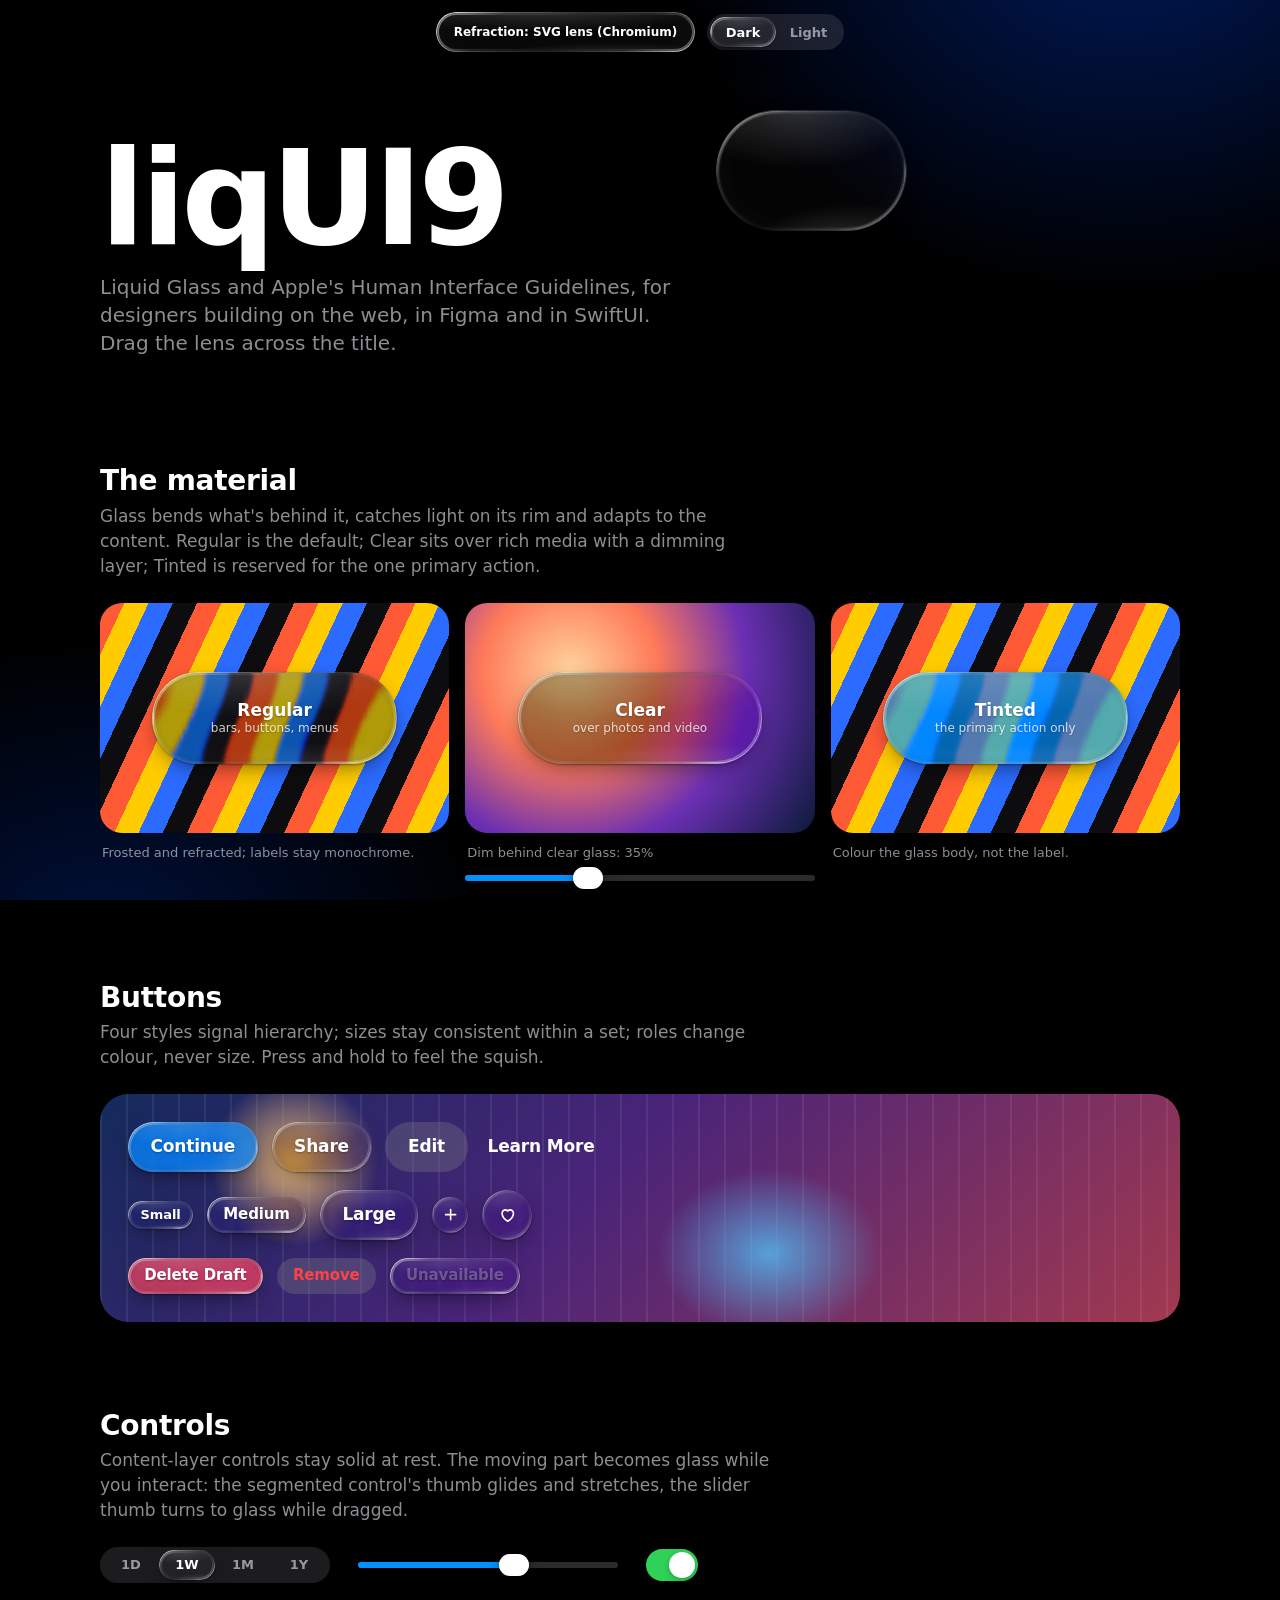
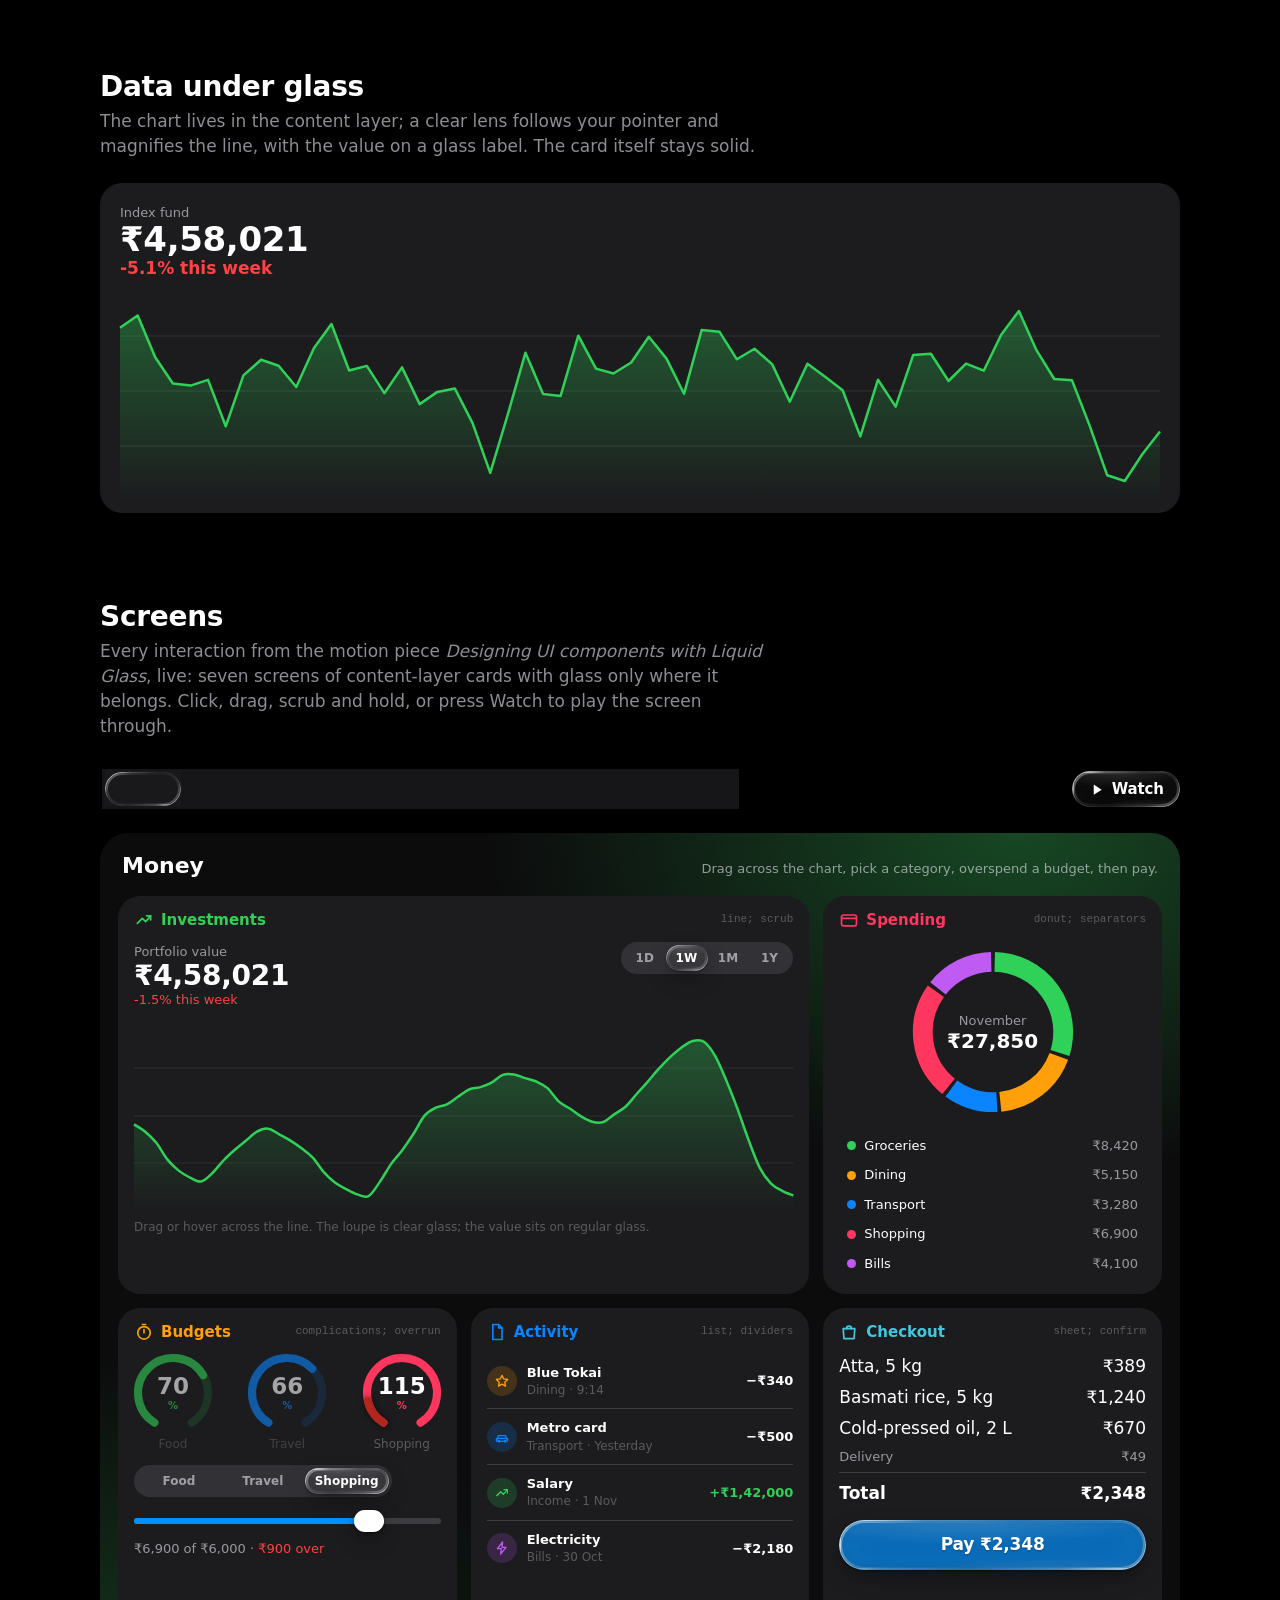
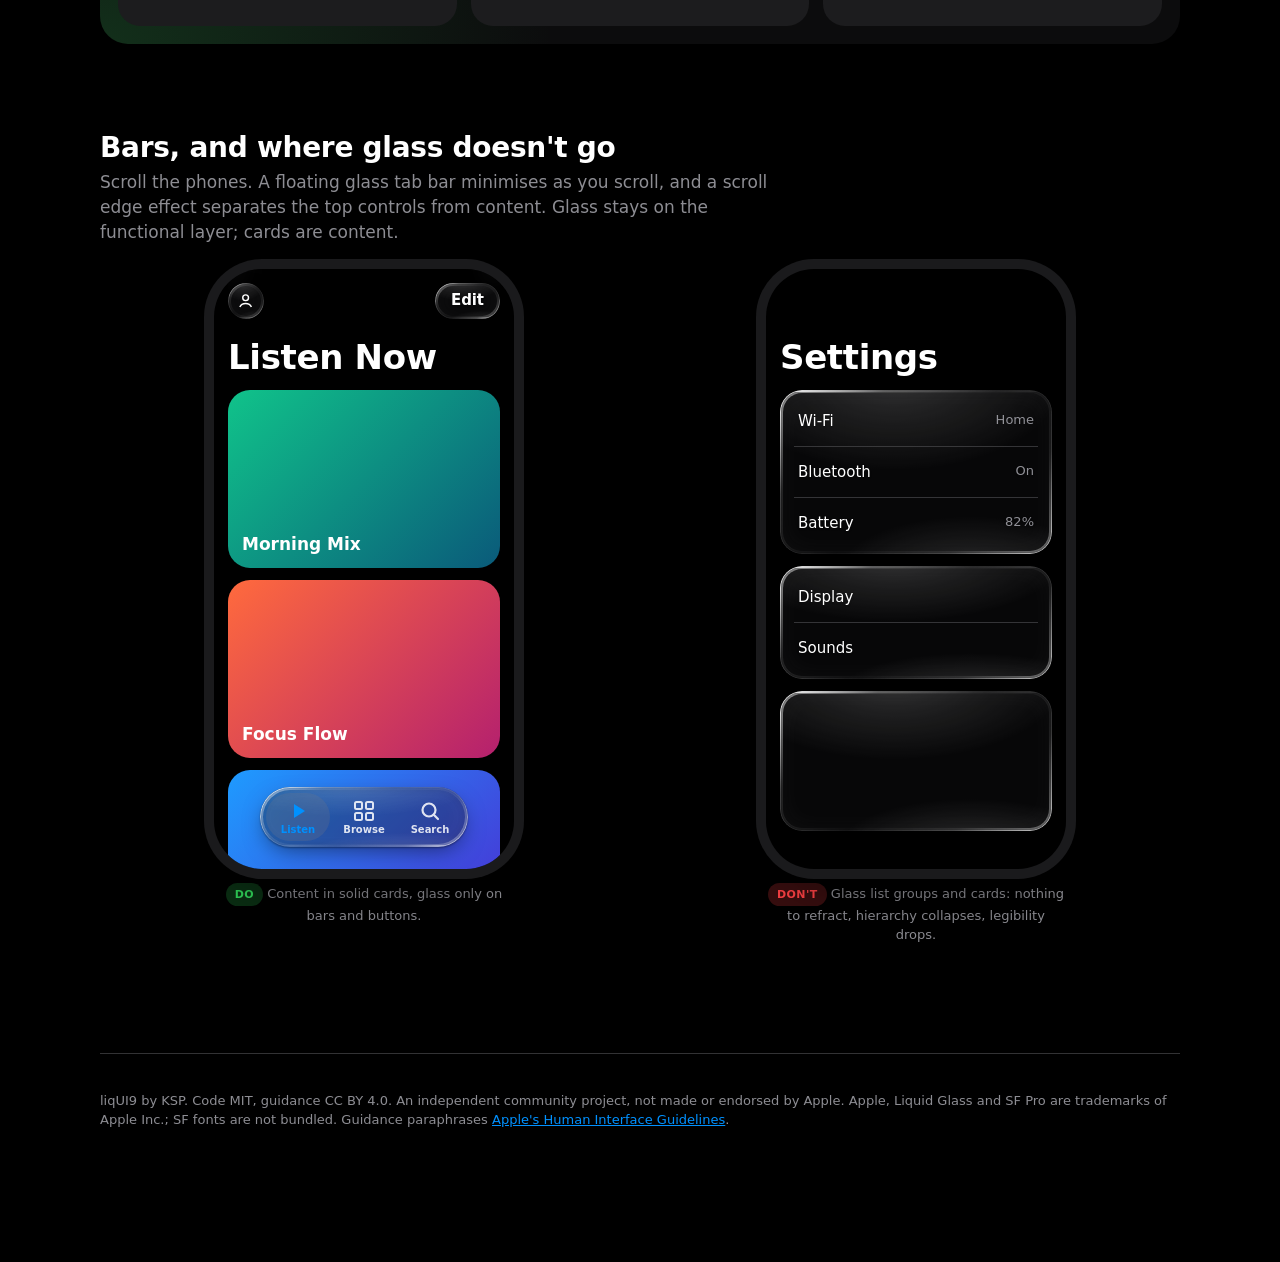
==== commit 22610ecf: "Rename LiqUI to liqUI9 throughout Matches the repo rename: demo title and heading, README, NOTICE, C" ====
--- a/demo/index.html
+++ b/demo/index.html
@@ -3,7 +3,7 @@
 <head>
 <meta charset="utf-8">
 <meta name="viewport" content="width=device-width, initial-scale=1">
-<title>LiqUI Demo</title>
+<title>liqUI9 Demo</title>
 <meta name="description" content="Liquid Glass components built to Apple's Human Interface Guidelines, for the web.">
 <link rel="stylesheet" href="../kit/liqui.css">
 <link rel="stylesheet" href="screens/screens.css">
@@ -101,7 +101,7 @@
 
 <main>
   <div class="hero" id="hero">
-    <h1>LiqUI</h1>
+    <h1>liqUI9</h1>
     <p class="lede">Liquid Glass and Apple's Human Interface Guidelines, for designers building on the web, in Figma and in SwiftUI. Drag the lens across the title.</p>
     <div class="lens" id="lens" data-glass="clear" role="img" aria-label="Draggable glass lens"></div>
   </div>
@@ -205,7 +205,7 @@
   </section>
 
   <footer>
-    <p>LiqUI by KSP. Code MIT, guidance CC BY 4.0. An independent community project, not made or endorsed by Apple. Apple, Liquid Glass and SF Pro are trademarks of Apple Inc.; SF fonts are not bundled. Guidance paraphrases <a href="https://developer.apple.com/design/human-interface-guidelines/">Apple's Human Interface Guidelines</a>.</p>
+    <p>liqUI9 by KSP. Code MIT, guidance CC BY 4.0. An independent community project, not made or endorsed by Apple. Apple, Liquid Glass and SF Pro are trademarks of Apple Inc.; SF fonts are not bundled. Guidance paraphrases <a href="https://developer.apple.com/design/human-interface-guidelines/">Apple's Human Interface Guidelines</a>.</p>
   </footer>
 </main>
 
--- a/kit/liqui.css
+++ b/kit/liqui.css
@@ -1,5 +1,5 @@
 /*!
- * LiqUI kit — MIT License, (c) 2026 KSP.
+ * liqUI9 kit — MIT License, (c) 2026 KSP.
  * Tokens follow the system colour values Apple publishes in the HIG (reference only; Apple
  * notes they can change between releases). Not affiliated with Apple.
  */
--- a/demo/screens/screens.css
+++ b/demo/screens/screens.css
@@ -1,4 +1,4 @@
-/* LiqUI Screens — the interactions from the "Designing UI components with Liquid Glass" piece, live.
+/* liqUI9 Screens — the interactions from the "Designing UI components with Liquid Glass" piece, live.
    Cards are the content layer (solid); glass appears only on controls, loupes, labels and bars. MIT, (c) 2026 KSP. */
 
 .scr-bar { position: sticky; top: 64px; z-index: 12; display: flex; align-items: center; gap: 12px; margin: 0 0 18px; }
